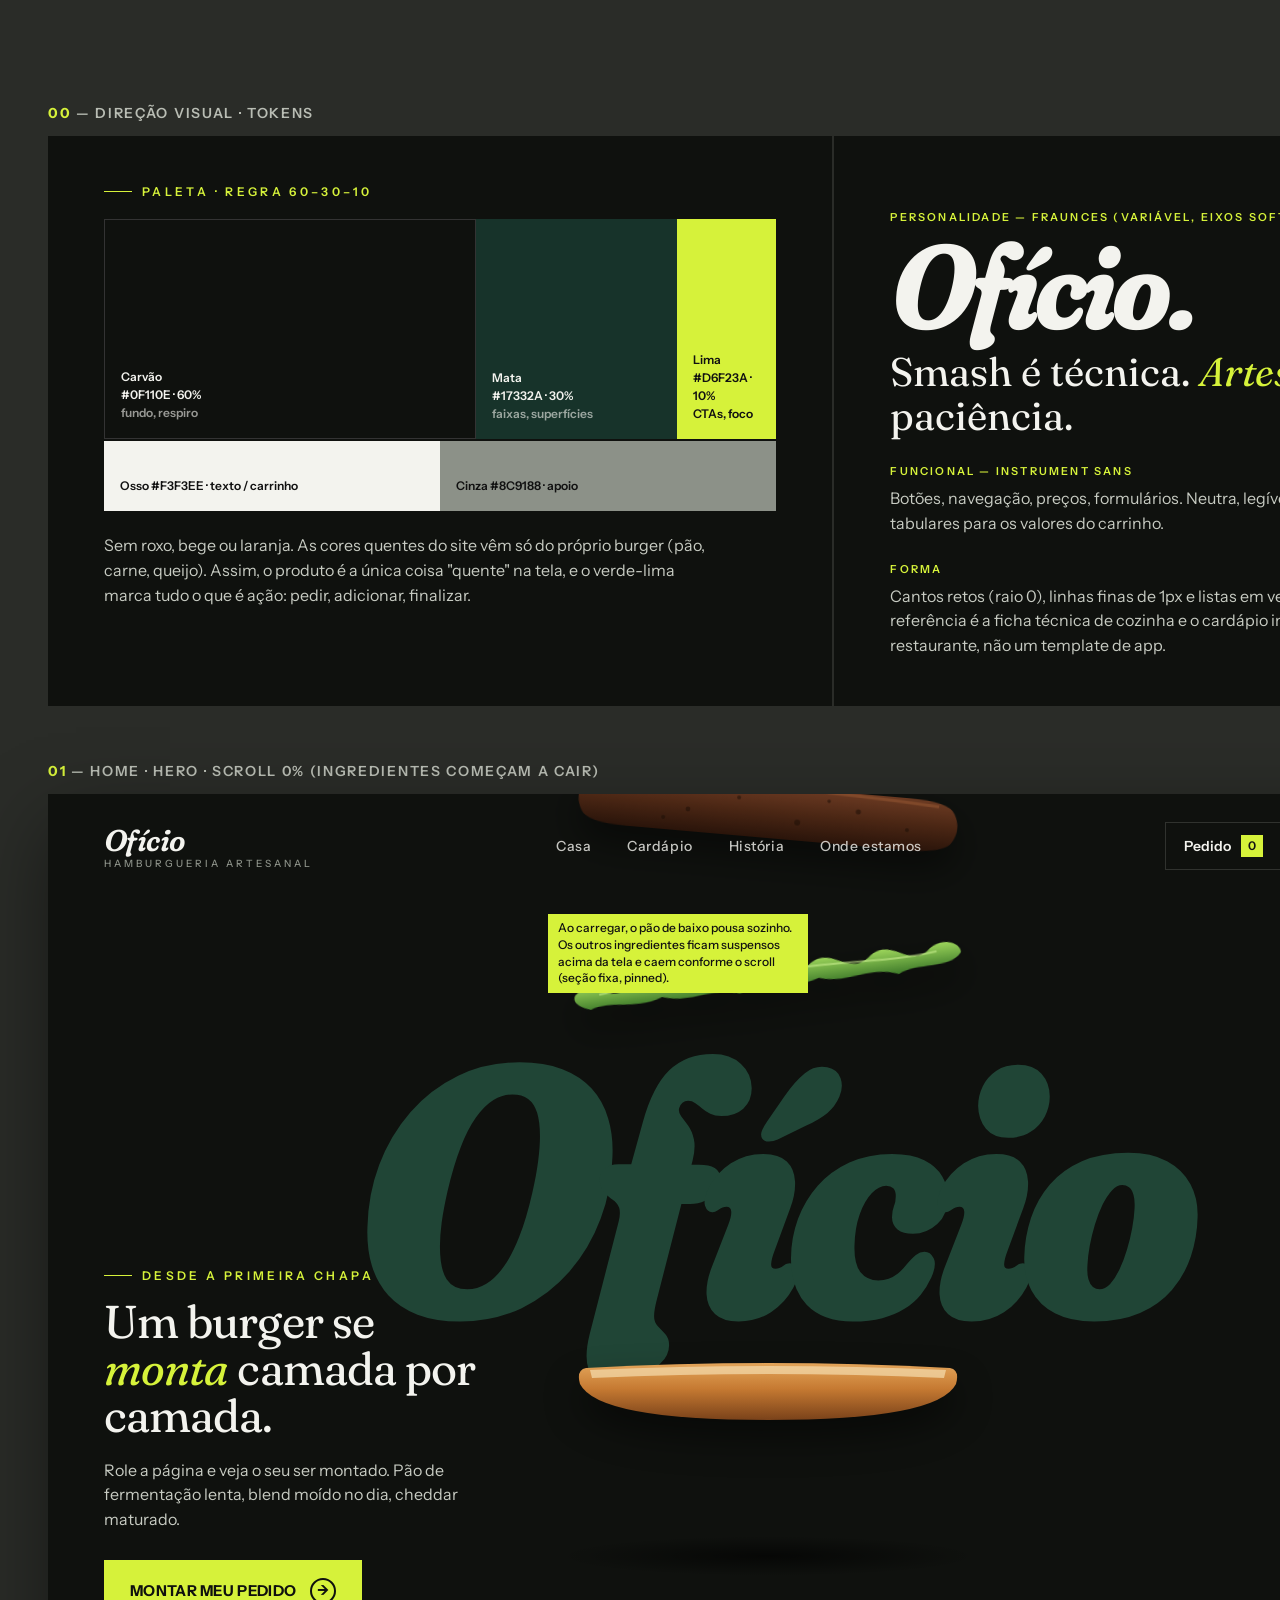
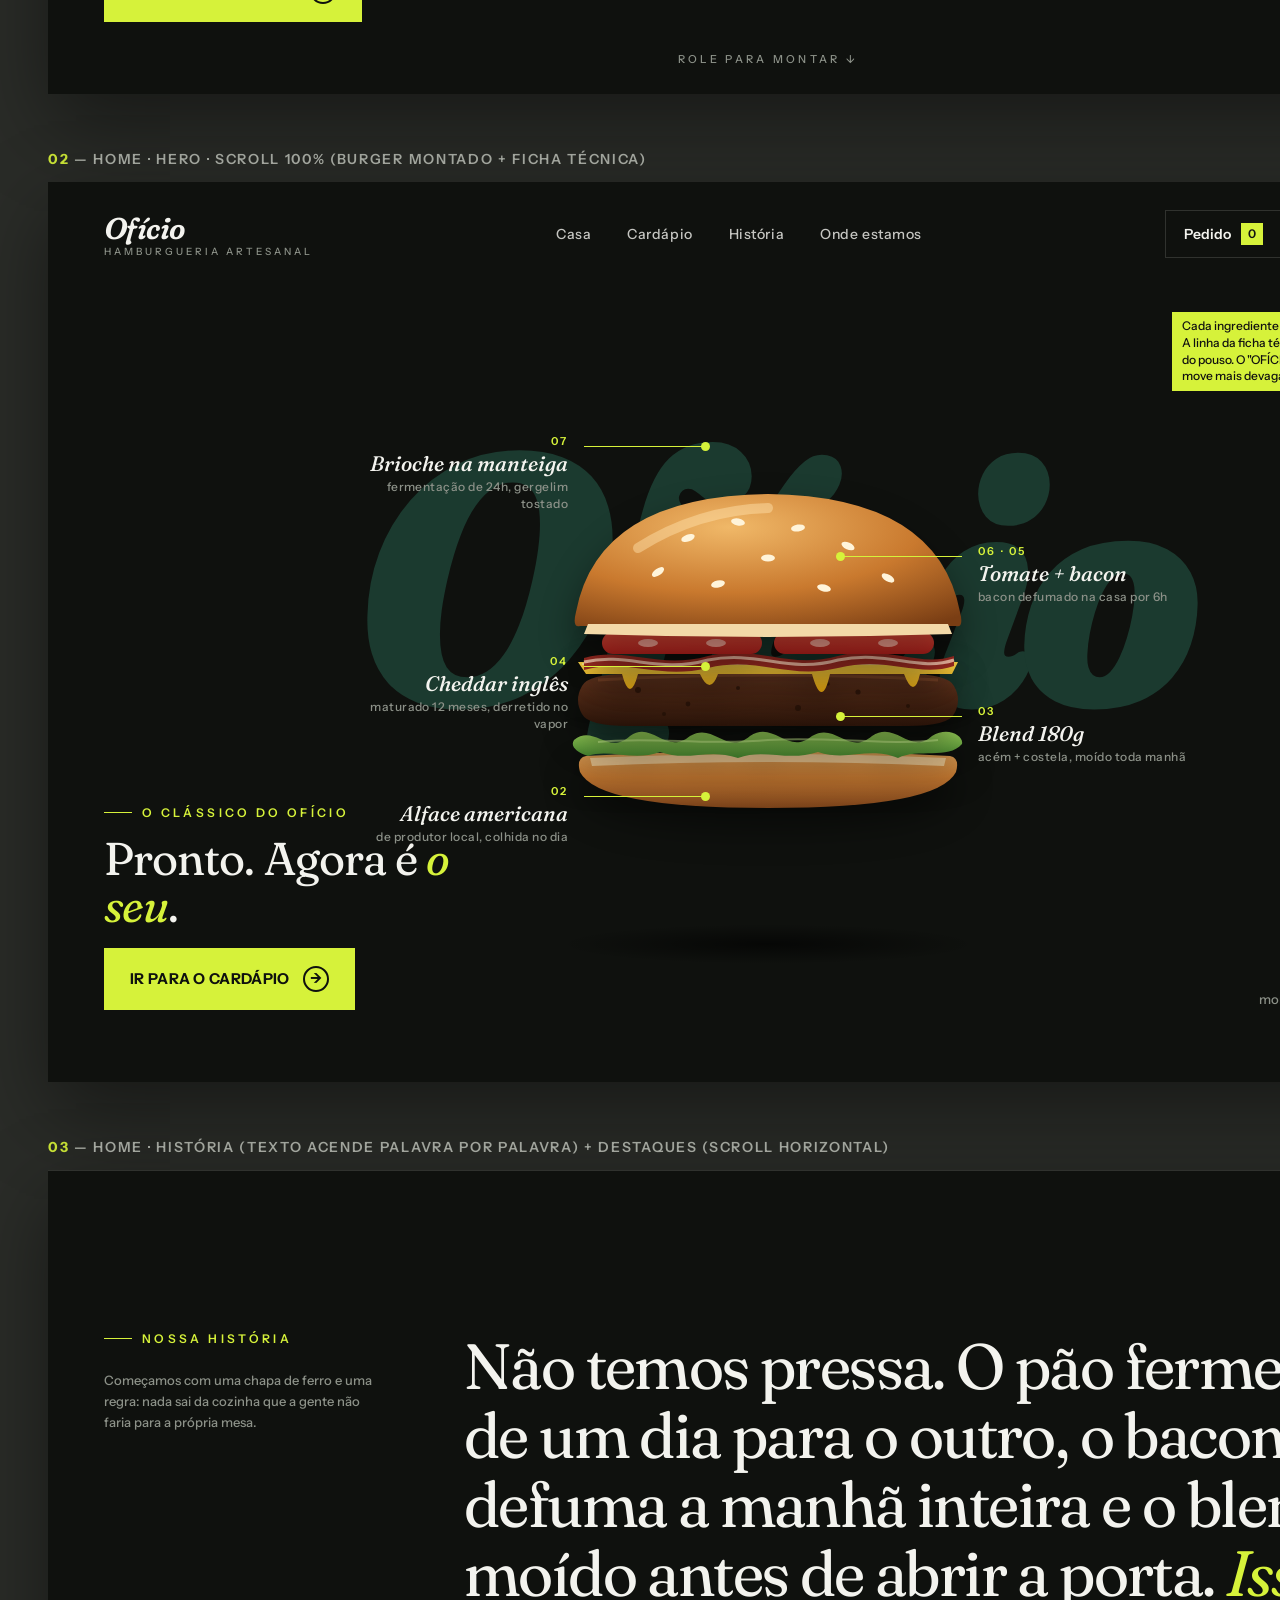
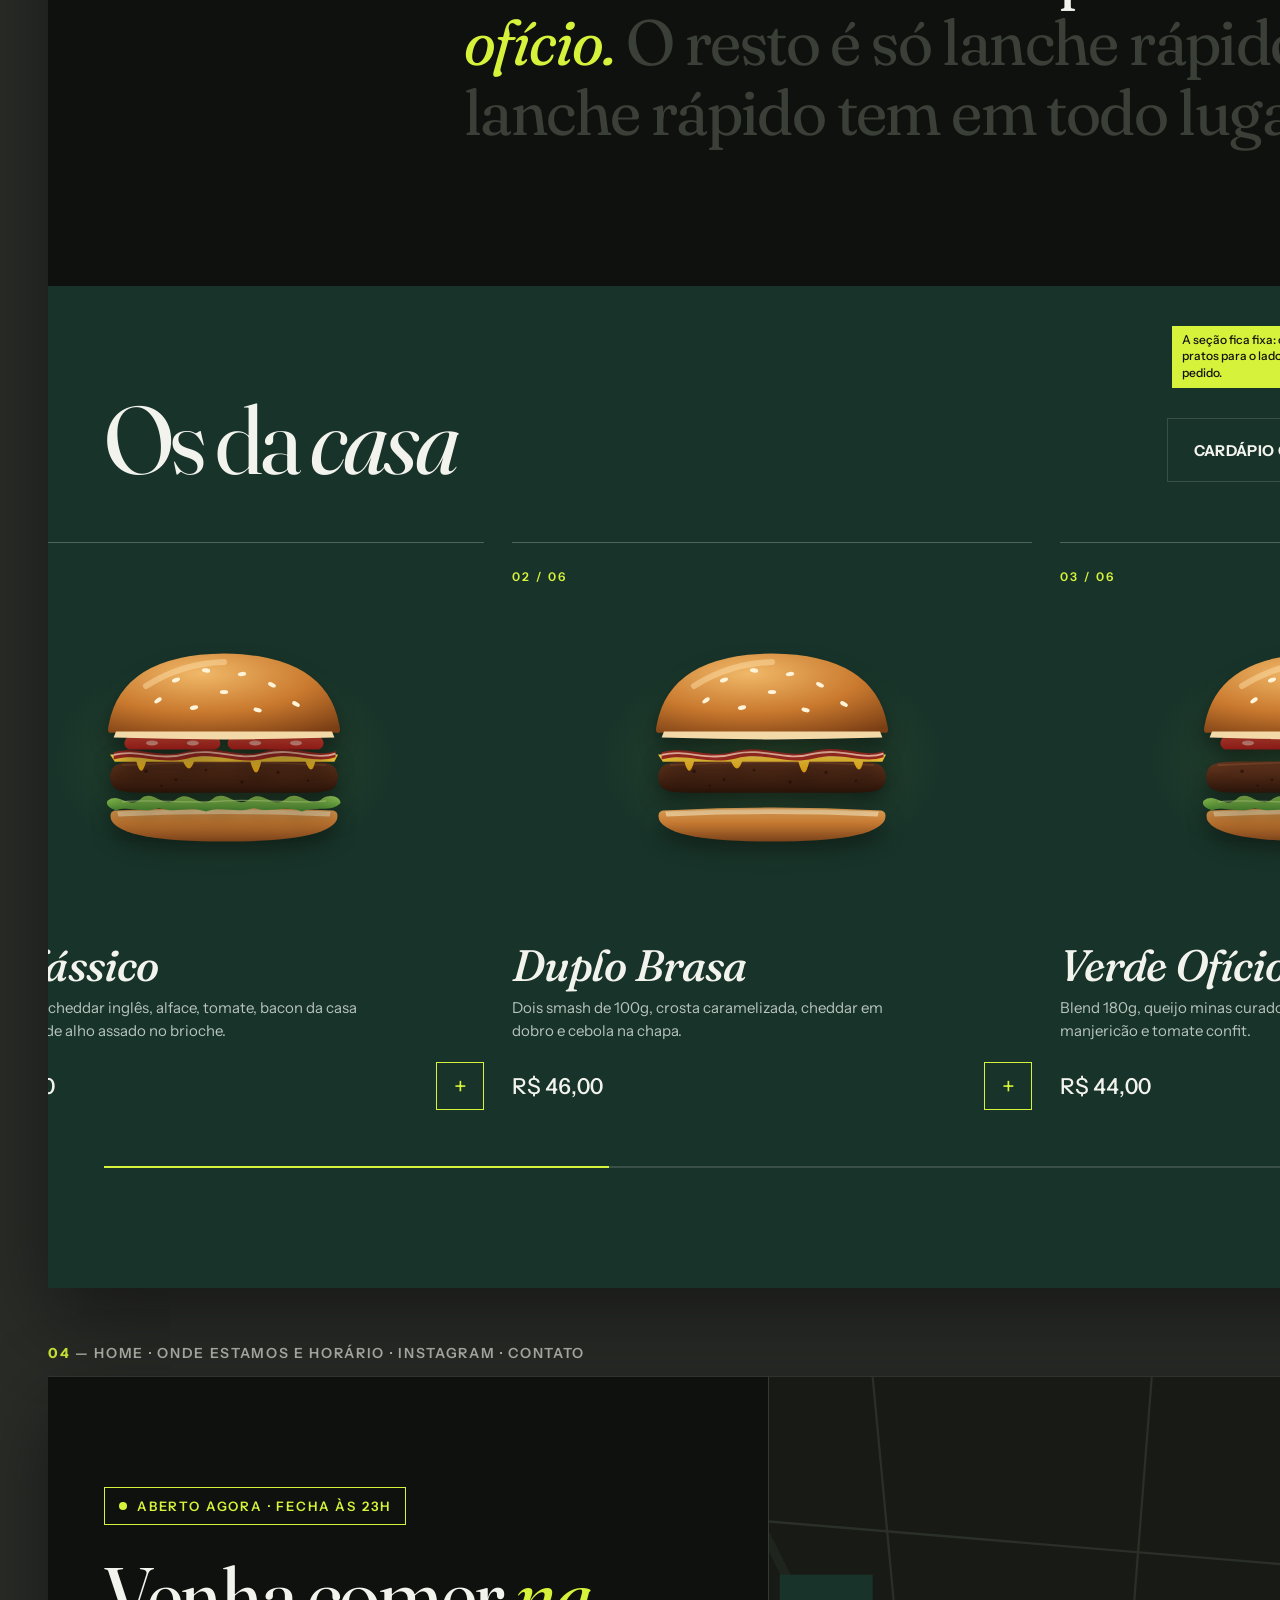
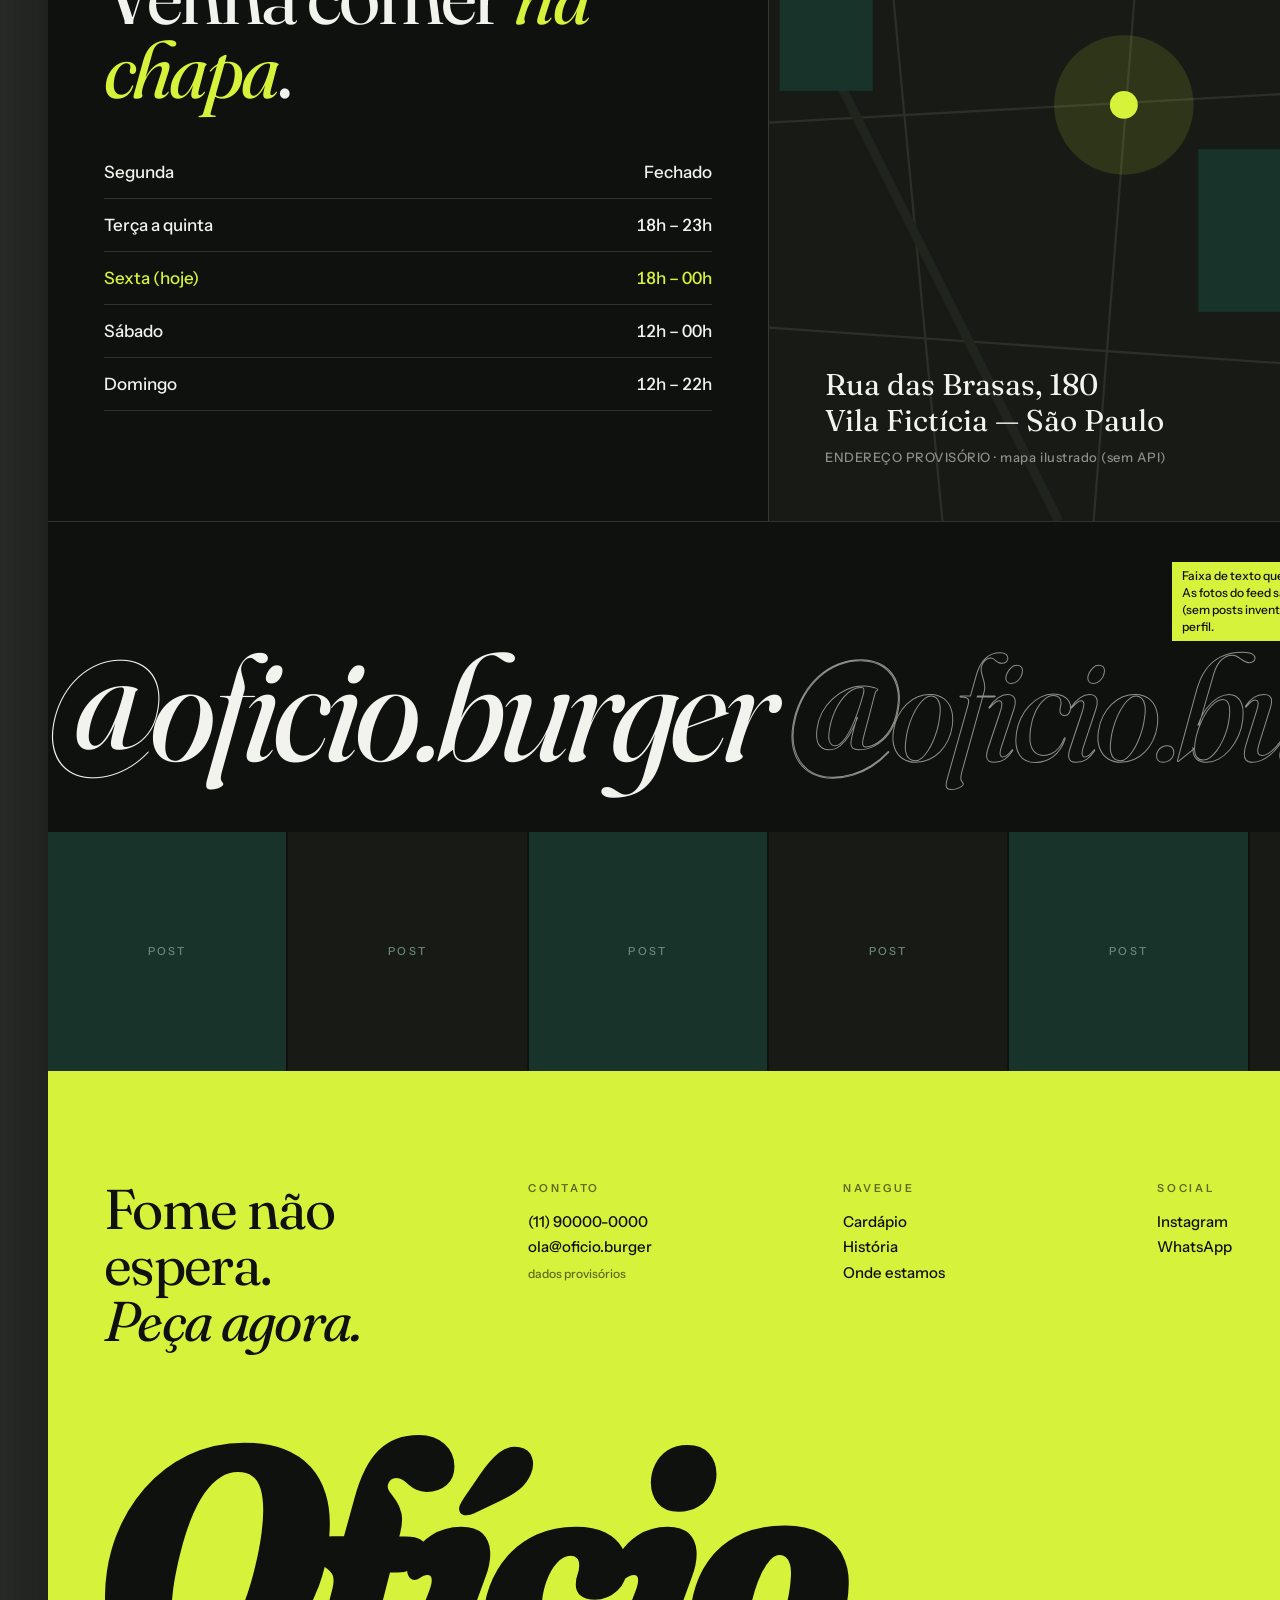
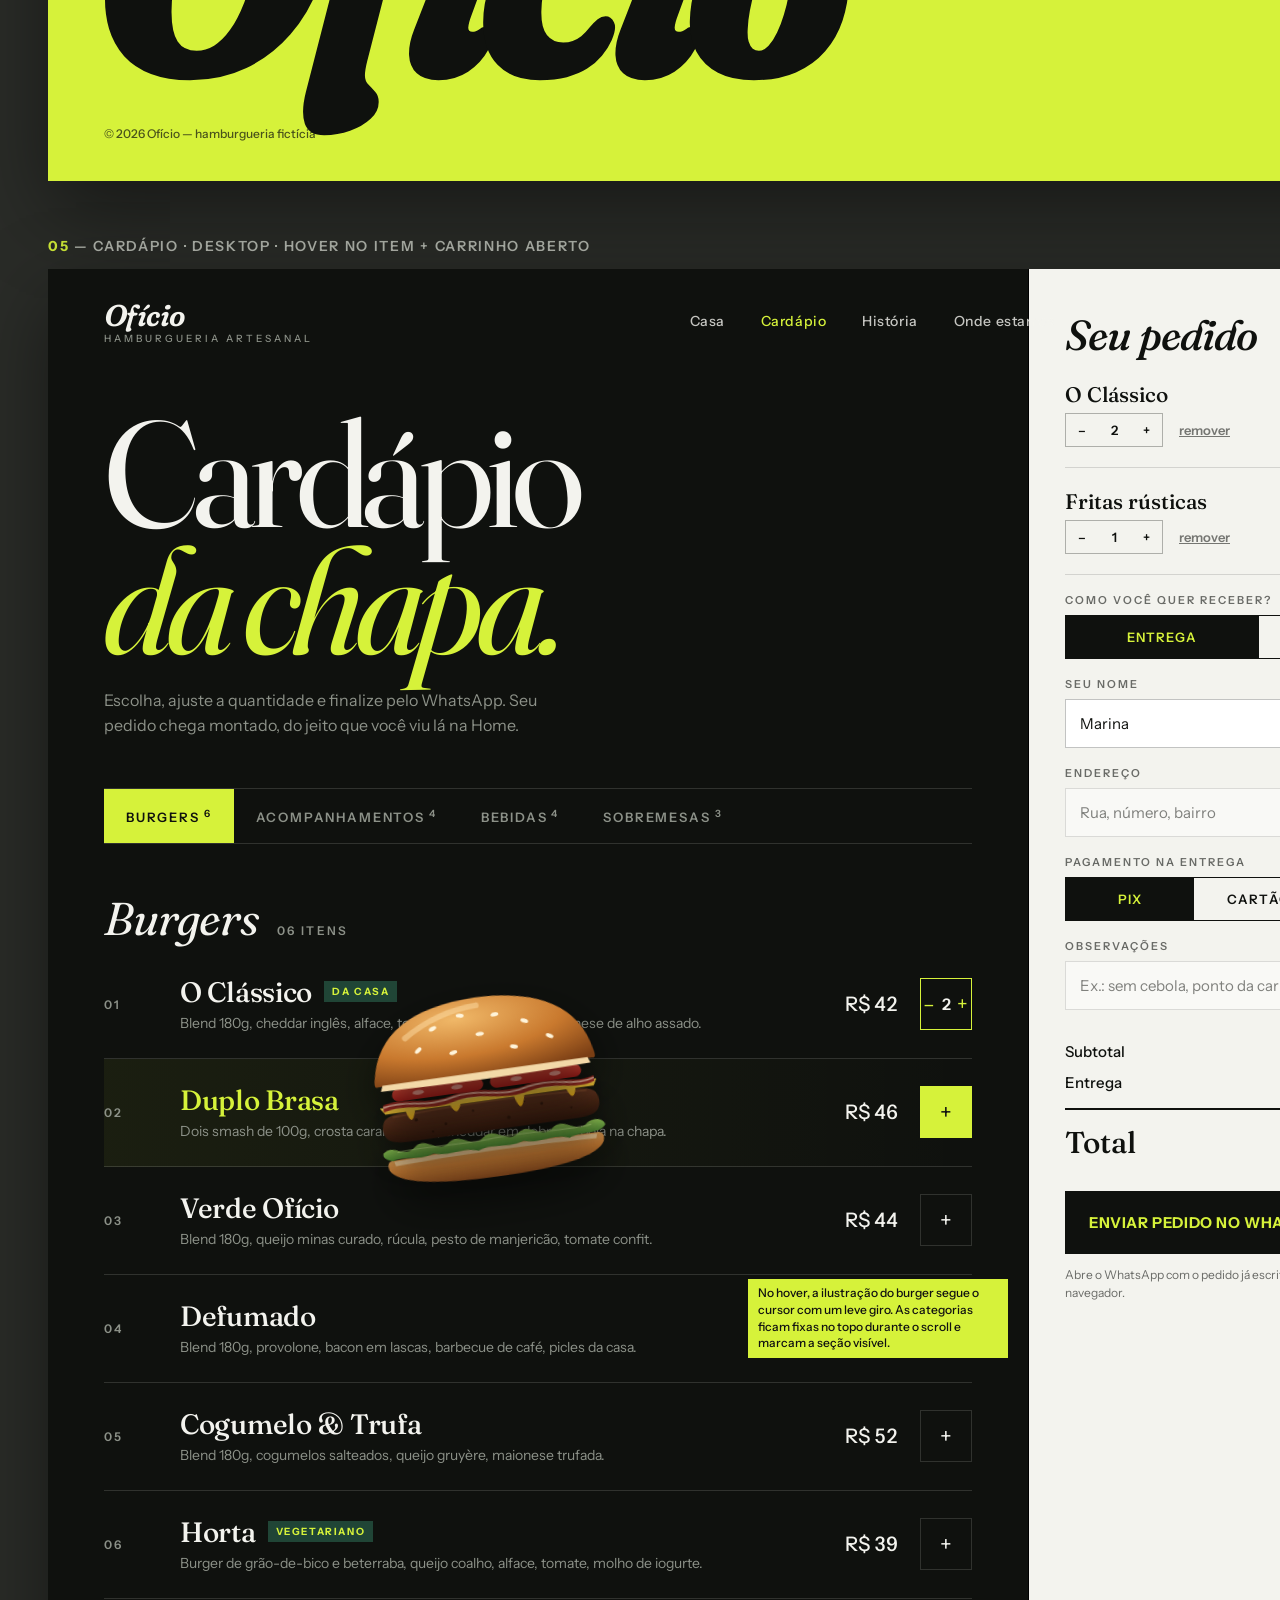
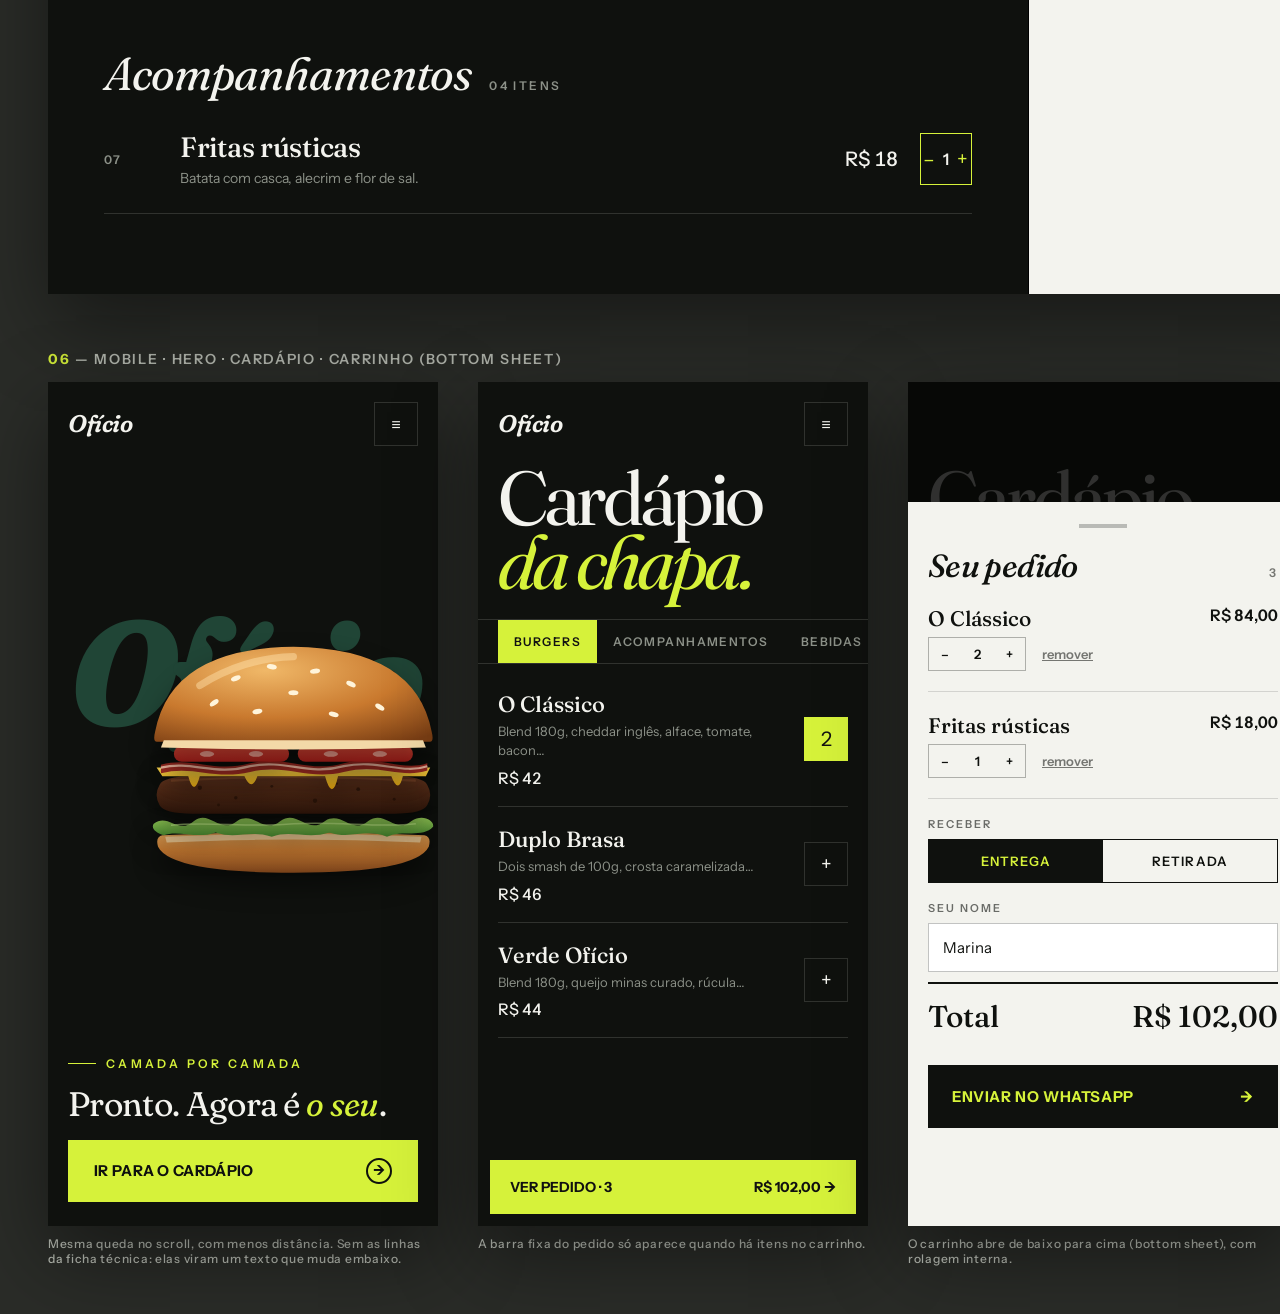
==== design/mockup.html @ c050b657 "Add design board v1 for Ofício burger site (mockup + layered SVG burger) Co-Authored-By: Claude Opus" ====
<!doctype html>
<html lang="pt-BR"><head><meta charset="utf-8">
<title>Ofício — Design Board</title>
<link rel="preconnect" href="https://fonts.googleapis.com">
<link href="https://fonts.googleapis.com/css2?family=Fraunces:ital,opsz,wght,SOFT,WONK@0,9..144,300..900,0..100,0..1;1,9..144,300..900,0..100,0..1&family=Instrument+Sans:wght@400;500;600;700&display=swap" rel="stylesheet">
<style>
:root{--carvao:#0F110E;--carvao2:#171A15;--mata:#17332A;--mata2:#204536;--lima:#D6F23A;--osso:#F3F3EE;--cinza:#8C9188;--linha:rgba(243,243,238,.14);
--disp:'Fraunces',serif;--sans:'Instrument Sans',sans-serif}
*{box-sizing:border-box;margin:0;padding:0}
body{background:#2a2c28;font-family:var(--sans);color:var(--osso);padding:48px}
.board-title{font:600 14px var(--sans);letter-spacing:.12em;text-transform:uppercase;color:#b9bdb4;margin:56px 0 14px}
.board-title b{color:var(--lima)}
.frame{width:1440px;position:relative;overflow:hidden;background:var(--carvao);box-shadow:0 30px 80px rgba(0,0,0,.45)}
.note{position:absolute;font:500 12px/1.4 var(--sans);background:var(--lima);color:#111;padding:6px 10px;max-width:260px;z-index:50}
/* NAV */
.nav{position:absolute;top:0;left:0;right:0;display:flex;align-items:center;justify-content:space-between;padding:28px 56px;z-index:20}
.logo{font:italic 600 30px var(--disp);font-variation-settings:'SOFT' 100,'WONK' 1;letter-spacing:-.02em}
.logo small{font:500 10px var(--sans);letter-spacing:.3em;text-transform:uppercase;display:block;color:var(--cinza);font-style:normal;margin-top:-2px}
.nav ul{display:flex;gap:36px;list-style:none;font:500 14px var(--sans);letter-spacing:.04em}
.nav ul li{opacity:.8}
.btn{display:inline-flex;align-items:center;gap:14px;background:var(--lima);color:#0F110E;font:700 15px var(--sans);letter-spacing:.02em;padding:18px 26px;text-transform:uppercase}
.btn .arr{display:inline-block;width:26px;height:26px;border:2px solid #0F110E;border-radius:50%;text-align:center;line-height:21px;font-size:14px}
.btn.ghost{background:transparent;color:var(--osso);border:1px solid var(--linha)}
.cartpill{display:flex;align-items:center;gap:10px;font:600 14px var(--sans);border:1px solid var(--linha);padding:12px 18px}
.cartpill i{font-style:normal;background:var(--lima);color:#111;width:22px;height:22px;display:grid;place-items:center;font-size:12px}
/* HERO */
.hero{height:900px;position:relative}
.giant{position:absolute;left:0;right:0;text-align:center;font:italic 800 360px/0.8 var(--disp);font-variation-settings:'SOFT' 100,'WONK' 1,'opsz' 144;letter-spacing:-.05em;color:var(--mata2);top:250px;white-space:nowrap}
.stage{position:absolute;left:50%;top:0;width:440px;height:900px;transform:translateX(-50%)}
.stage svg{position:absolute;left:20px;width:400px;height:auto;filter:drop-shadow(0 18px 18px rgba(0,0,0,.45))}
.shadow{position:absolute;left:50%;bottom:118px;width:420px;height:40px;transform:translateX(-50%);background:radial-gradient(closest-side,rgba(0,0,0,.6),transparent);}
.hero-copy{position:absolute;left:56px;bottom:72px;width:380px}
.eyebrow{font:600 12px var(--sans);letter-spacing:.28em;text-transform:uppercase;color:var(--lima);margin-bottom:16px;display:flex;gap:10px;align-items:center}
.eyebrow:before{content:"";width:28px;height:1px;background:var(--lima)}
.hero-copy h1{font:400 46px/1.02 var(--disp);font-variation-settings:'SOFT' 50;letter-spacing:-.02em;margin-bottom:18px}
.hero-copy h1 em{color:var(--lima)}
.hero-copy p{font:400 16px/1.55 var(--sans);color:#c7cbc2;margin-bottom:28px}
.hero-right{position:absolute;right:56px;bottom:72px;text-align:right;font:500 13px/1.6 var(--sans);color:var(--cinza)}
.counter{font:300 64px/1 var(--disp);color:var(--osso)}
.counter span{font-size:22px;color:var(--cinza)}
.progress{position:absolute;right:56px;top:50%;transform:translateY(-50%);display:flex;flex-direction:column;gap:10px;align-items:flex-end;font:500 11px var(--sans);letter-spacing:.14em;text-transform:uppercase;color:var(--cinza)}
.progress div{display:flex;gap:10px;align-items:center}
.progress div:after{content:"";width:18px;height:2px;background:var(--linha)}
.progress div.on{color:var(--osso)}.progress div.on:after{background:var(--lima);width:36px}
.scrollhint{position:absolute;left:50%;bottom:28px;transform:translateX(-50%);font:500 11px var(--sans);letter-spacing:.3em;text-transform:uppercase;color:var(--cinza)}
/* ficha técnica */
.tag{position:absolute;font:500 13px/1.35 var(--sans);color:var(--osso);width:230px}
.tag b{display:block;font:italic 500 21px var(--disp);margin-bottom:2px}
.tag small{color:var(--cinza);font-size:12px;letter-spacing:.04em}
.tag .num{font:600 11px var(--sans);color:var(--lima);letter-spacing:.2em}
.tag:before{content:"";position:absolute;top:14px;height:1px;background:var(--lima);width:120px}
.tag.l{text-align:right}.tag.l:before{right:-136px}
.tag.r:before{left:-136px}
.tag:after{content:"";position:absolute;top:10px;width:9px;height:9px;border-radius:50%;background:var(--lima)}
.tag.l:after{right:-142px}.tag.r:after{left:-142px}
/* manifesto */
.manifesto{padding:160px 56px 140px;display:grid;grid-template-columns:280px 1fr;gap:80px;border-top:1px solid var(--linha)}
.manifesto .side{font:500 13px/1.6 var(--sans);color:var(--cinza)}
.manifesto .side .eyebrow{margin-bottom:24px}
.manifesto p.big{font:400 64px/1.08 var(--disp);font-variation-settings:'SOFT' 40;letter-spacing:-.025em}
.manifesto p.big .dim{color:#3a3f37}
.manifesto p.big em{font-style:italic;color:var(--lima)}
/* destaques horizontal */
.destaques{background:var(--mata);padding:110px 0 120px;position:relative}
.dest-head{display:flex;justify-content:space-between;align-items:end;padding:0 56px 60px}
.dest-head h2{font:400 96px/.9 var(--disp);letter-spacing:-.04em}
.dest-head h2 em{font-style:italic}
.track{display:flex;gap:28px;padding-left:56px;transform:translateX(-140px)}
.dish{flex:0 0 520px;border-top:1px solid rgba(243,243,238,.25);padding-top:22px;position:relative}
.dish .no{font:600 12px var(--sans);letter-spacing:.2em;color:var(--lima)}
.dish .pic{height:330px;display:grid;place-items:center;position:relative;margin:10px 0 18px;background:radial-gradient(closest-side,rgba(214,242,58,.10),transparent 70%)}
.dish h3{font:italic 500 44px/1 var(--disp);letter-spacing:-.02em;margin-bottom:10px}
.dish p{font:400 15px/1.5 var(--sans);color:#b8c4bd;max-width:400px}
.dish .row{display:flex;justify-content:space-between;align-items:center;margin-top:20px}
.price{font:500 22px var(--sans);font-variant-numeric:tabular-nums}
.plus{width:48px;height:48px;border:1px solid var(--lima);color:var(--lima);display:grid;place-items:center;font-size:24px}
.mini{position:relative;width:240px;height:220px}
.mini svg{position:absolute;left:0;width:240px;height:auto;filter:drop-shadow(0 10px 10px rgba(0,0,0,.4))}
.scrollbar{margin:56px 56px 0;height:2px;background:rgba(243,243,238,.15);position:relative}
.scrollbar:after{content:"";position:absolute;left:0;top:0;height:2px;width:38%;background:var(--lima)}
/* local */
.local{display:grid;grid-template-columns:1fr 1fr;border-top:1px solid var(--linha)}
.local>div{padding:110px 56px}
.local h2{font:400 80px/.92 var(--disp);letter-spacing:-.035em;margin-bottom:40px}
.local h2 em{font-style:italic;color:var(--lima)}
.hours{list-style:none;font:500 17px var(--sans)}
.hours li{display:flex;justify-content:space-between;padding:16px 0;border-bottom:1px solid var(--linha)}
.hours li.hoje{color:var(--lima)}
.hours li span:last-child{font-variant-numeric:tabular-nums}
.open{display:inline-flex;align-items:center;gap:10px;font:600 13px var(--sans);letter-spacing:.14em;text-transform:uppercase;border:1px solid var(--lima);color:var(--lima);padding:10px 14px;margin-bottom:34px}
.open:before{content:"";width:8px;height:8px;border-radius:50%;background:var(--lima)}
.map{background:var(--carvao2);position:relative;border-left:1px solid var(--linha);overflow:hidden}
.map svg{position:absolute;inset:0;width:100%;height:100%}
.addr{position:absolute;left:56px;bottom:56px;font:400 30px/1.2 var(--disp)}
.addr small{display:block;font:500 13px var(--sans);color:var(--cinza);margin-top:10px;letter-spacing:.04em}
/* insta */
.insta{position:relative;padding:110px 0 0;border-top:1px solid var(--linha);overflow:hidden}
.marquee{font:italic 400 150px/1 var(--disp);letter-spacing:-.04em;white-space:nowrap;color:var(--osso)}
.marquee span{color:transparent;-webkit-text-stroke:1px var(--cinza)}
.grid6{display:grid;grid-template-columns:repeat(6,1fr);gap:2px;margin-top:50px}
.grid6 div{aspect-ratio:1;background:var(--mata);display:grid;place-items:center;font:500 11px var(--sans);letter-spacing:.2em;color:#6f8a7e;text-transform:uppercase}
.grid6 div:nth-child(even){background:var(--carvao2)}
/* footer */
.footer{padding:110px 56px 40px;background:var(--lima);color:var(--carvao)}
.footer .cols{display:grid;grid-template-columns:1.4fr 1fr 1fr 1fr;gap:40px;font:500 15px/1.7 var(--sans)}
.footer h4{font:600 11px var(--sans);letter-spacing:.24em;text-transform:uppercase;margin-bottom:14px;opacity:.6}
.footer .cta-big{font:400 56px/1 var(--disp);letter-spacing:-.03em}
.footer .cta-big em{font-style:italic}
.footer .word{font:italic 800 330px/.78 var(--disp);font-variation-settings:'SOFT' 100,'WONK' 1;letter-spacing:-.06em;margin-top:80px;margin-left:-14px;margin-bottom:40px}
.footer .legal{position:relative;z-index:2;display:flex;justify-content:space-between;font:500 12px var(--sans);margin-top:30px;opacity:.7}
/* CARDÁPIO */
.cardapio{display:grid;grid-template-columns:1fr 460px;min-height:1500px}
.menu{padding:140px 56px 80px}
.menu-head h1{font:400 150px/.85 var(--disp);letter-spacing:-.05em}
.menu-head h1 em{font-style:italic;color:var(--lima)}
.menu-head p{color:var(--cinza);max-width:440px;margin:24px 0 50px;font-size:16px;line-height:1.55}
.cats{display:flex;gap:0;border-top:1px solid var(--linha);border-bottom:1px solid var(--linha);margin-bottom:24px;position:relative;background:var(--carvao)}
.cats div{padding:18px 22px;font:600 13px var(--sans);letter-spacing:.14em;text-transform:uppercase;color:var(--cinza)}
.cats div.on{color:var(--carvao);background:var(--lima)}
.cats div sup{font-size:10px;margin-left:4px}
.sec-title{display:flex;align-items:baseline;gap:18px;margin:46px 0 4px}
.sec-title h2{font:italic 400 46px var(--disp);letter-spacing:-.02em}
.sec-title span{font:600 12px var(--sans);color:var(--cinza);letter-spacing:.2em}
.item{display:grid;grid-template-columns:54px 1fr auto 52px;gap:22px;align-items:center;padding:24px 0;border-bottom:1px solid var(--linha);position:relative}
.item .n{font:600 12px var(--sans);color:var(--cinza);letter-spacing:.14em}
.item h3{font:500 28px var(--disp);letter-spacing:-.01em;display:flex;gap:12px;align-items:center}
.item h3 .badge{font:700 10px var(--sans);letter-spacing:.16em;text-transform:uppercase;background:var(--mata2);color:var(--lima);padding:4px 8px}
.item p{font:400 14px/1.5 var(--sans);color:var(--cinza);margin-top:4px;max-width:560px}
.item .price{font-size:20px}
.item .add{width:52px;height:52px;border:1px solid var(--linha);display:grid;place-items:center;font-size:22px}
.item.hover{background:linear-gradient(90deg,rgba(214,242,58,.06),transparent)}
.item.hover .add{background:var(--lima);color:#111;border-color:var(--lima)}
.item.hover h3{color:var(--lima)}
.float-burger{position:absolute;right:220px;top:-90px;width:230px;height:200px;transform:rotate(-8deg);z-index:5}
.float-burger svg{position:absolute;left:0;width:230px;height:auto;filter:drop-shadow(0 18px 20px rgba(0,0,0,.6))}
.qty{display:flex;align-items:center;border:1px solid var(--lima);height:52px}
.qty span{width:40px;text-align:center;font:600 16px var(--sans)}
.qty b{width:36px;text-align:center;color:var(--lima);font-size:20px;font-weight:400}
/* drawer */
.drawer{background:var(--osso);color:var(--carvao);padding:40px 36px;position:relative;border-left:1px solid #000}
.drawer h2{font:italic 500 42px var(--disp);letter-spacing:-.02em;display:flex;justify-content:space-between;align-items:baseline}
.drawer h2 small{font:600 12px var(--sans);font-style:normal;letter-spacing:.18em;opacity:.55}
.ci{display:grid;grid-template-columns:1fr auto;gap:6px 16px;padding:20px 0;border-bottom:1px solid rgba(15,17,14,.14)}
.ci h4{font:500 21px var(--disp)}
.ci .p{font:600 16px var(--sans);font-variant-numeric:tabular-nums;text-align:right}
.ci .ctrl{display:flex;gap:16px;align-items:center;font:600 13px var(--sans)}
.ci .ctrl .q{display:flex;border:1px solid rgba(15,17,14,.3)}
.ci .ctrl .q span{width:32px;height:32px;display:grid;place-items:center}
.ci .ctrl .rm{text-decoration:underline;opacity:.55}
.ci .obs{grid-column:1/-1;font:400 13px var(--sans);opacity:.6}
.field{margin-top:18px}
.field label{display:block;font:600 11px var(--sans);letter-spacing:.18em;text-transform:uppercase;opacity:.6;margin-bottom:8px}
.field .in{border:1px solid rgba(15,17,14,.25);padding:14px;font:400 15px var(--sans);background:#fff}
.seg{display:grid;grid-template-columns:1fr 1fr;border:1px solid var(--carvao)}
.seg div{padding:13px;text-align:center;font:600 13px var(--sans);letter-spacing:.08em;text-transform:uppercase}
.seg div.on{background:var(--carvao);color:var(--lima)}
.tot{display:flex;justify-content:space-between;font:500 15px var(--sans);padding:6px 0}
.tot.big{font:500 30px var(--disp);padding-top:14px;border-top:2px solid var(--carvao);margin-top:10px}
.wa{display:flex;justify-content:space-between;align-items:center;background:var(--carvao);color:var(--lima);padding:22px 24px;font:700 15px var(--sans);text-transform:uppercase;letter-spacing:.04em;margin-top:24px}
/* MOBILE */
.mobiles{display:flex;gap:40px;align-items:flex-start}
.phone{width:390px;height:844px;background:var(--carvao);position:relative;overflow:hidden;box-shadow:0 30px 80px rgba(0,0,0,.45);border-radius:0}
.phone .nav{padding:20px}
.phone .logo{font-size:24px}
.burgermenu{width:44px;height:44px;border:1px solid var(--linha);display:grid;place-items:center;gap:0}
.phone .giant{font-size:150px;top:230px}
.phone .stage{width:300px;transform:translateX(-50%) scale(.72);transform-origin:50% 0;top:40px}
.phone .hero-copy{left:20px;right:20px;bottom:24px;width:auto}
.phone .hero-copy h1{font-size:34px}
.phone .btn{width:100%;justify-content:space-between}
.m-menu{padding:84px 20px 20px}
.m-menu h1{font:400 76px/.85 var(--disp);letter-spacing:-.05em}
.m-menu h1 em{font-style:italic;color:var(--lima)}
.m-cats{display:flex;overflow:hidden;margin:24px -20px 8px;padding-left:20px;border-top:1px solid var(--linha);border-bottom:1px solid var(--linha)}
.m-cats div{padding:14px 16px;font:600 12px var(--sans);letter-spacing:.12em;text-transform:uppercase;color:var(--cinza);white-space:nowrap}
.m-cats div.on{background:var(--lima);color:#111}
.m-item{display:grid;grid-template-columns:1fr 44px;gap:12px;padding:18px 0;border-bottom:1px solid var(--linha)}
.m-item h3{font:500 22px var(--disp)}
.m-item p{font:400 13px/1.45 var(--sans);color:var(--cinza);margin:4px 0 8px}
.m-item .price{font-size:16px}
.m-item .add{width:44px;height:44px;border:1px solid var(--linha);display:grid;place-items:center;font-size:20px;align-self:center}
.m-bar{position:absolute;left:12px;right:12px;bottom:12px;background:var(--lima);color:#111;display:flex;justify-content:space-between;align-items:center;padding:18px 20px;font:700 14px var(--sans);text-transform:uppercase}
.sheet{position:absolute;left:0;right:0;bottom:0;top:120px;background:var(--osso);color:var(--carvao);padding:22px 20px}
.sheet .grab{width:48px;height:4px;background:rgba(15,17,14,.25);margin:0 auto 18px}
.dim-overlay{position:absolute;inset:0;background:rgba(0,0,0,.55)}
.caption{max-width:390px;font:500 12px var(--sans);color:#b9bdb4;margin-top:10px;letter-spacing:.06em}
/* tokens */
.tokens{display:grid;grid-template-columns:1.2fr 1fr;gap:2px;width:1440px}
.tokens>div{background:var(--carvao);padding:48px 56px}
.sw{display:flex;gap:0;height:220px;margin-top:20px}
.sw div{display:flex;flex-direction:column;justify-content:flex-end;padding:16px;font:600 12px/1.5 var(--sans)}
.typespec .a{font:italic 700 120px/.9 var(--disp);font-variation-settings:'SOFT' 100,'WONK' 1;letter-spacing:-.04em}
.typespec .b{font:400 40px/1.1 var(--disp);margin:10px 0 18px}
.typespec .c{font:400 16px/1.55 var(--sans);color:#c7cbc2}
.typespec .lbl{font:600 11px var(--sans);letter-spacing:.2em;text-transform:uppercase;color:var(--lima);margin:26px 0 8px}
</style></head><body>
<!-- Biblioteca de camadas do burger (SVG). Cada <g> é uma camada independente, pensada para cair e empilhar. viewBox de cada camada: 0 0 400 H -->
<template id="layers">
<!-- PÃO DE BAIXO -->
<svg data-layer="pao-base" viewBox="0 0 400 70"><defs><linearGradient id="pb" x1="0" y1="0" x2="0" y2="1"><stop offset="0" stop-color="#E3A55A"/><stop offset=".45" stop-color="#C67A32"/><stop offset="1" stop-color="#7A421A"/></linearGradient></defs>
<path d="M18 14 Q200 4 382 14 Q392 16 388 30 Q370 66 200 66 Q30 66 12 30 Q8 16 18 14Z" fill="url(#pb)"/>
<path d="M22 16 Q200 8 378 16 L376 24 Q200 16 24 24Z" fill="#F3D9A8" opacity=".75"/></svg>
<!-- ALFACE -->
<svg data-layer="alface" viewBox="0 0 400 40"><defs><linearGradient id="al" x1="0" y1="0" x2="0" y2="1"><stop offset="0" stop-color="#9BD45A"/><stop offset="1" stop-color="#3E7A2A"/></linearGradient></defs>
<path d="M6 18 C26 2 40 34 62 14 C84 -2 98 34 122 14 C146 0 158 34 182 14 C206 -2 220 34 244 14 C268 0 280 34 304 14 C328 -2 342 34 364 14 C380 4 396 14 394 22 C380 38 350 26 330 36 C300 24 280 40 250 30 C220 40 196 26 170 36 C140 26 120 40 92 30 C66 40 40 26 20 34 C8 30 2 24 6 18Z" fill="url(#al)"/>
<path d="M30 20 C80 14 140 24 200 18 C260 14 320 24 370 18" stroke="#C8EE8E" stroke-width="2" fill="none" opacity=".6"/></svg>
<!-- BLEND -->
<svg data-layer="blend" viewBox="0 0 400 64"><defs><linearGradient id="bl" x1="0" y1="0" x2="0" y2="1"><stop offset="0" stop-color="#6B3A22"/><stop offset=".5" stop-color="#4A2614"/><stop offset="1" stop-color="#2A140A"/></linearGradient></defs>
<path d="M14 18 Q20 6 60 6 L340 6 Q380 6 386 18 Q394 32 386 46 Q380 58 340 58 L60 58 Q20 58 14 46 Q6 32 14 18Z" fill="url(#bl)"/>
<g fill="#1C0D05" opacity=".55"><circle cx="70" cy="22" r="3"/><circle cx="120" cy="36" r="2.4"/><circle cx="170" cy="20" r="2"/><circle cx="230" cy="40" r="3"/><circle cx="290" cy="24" r="2.6"/><circle cx="340" cy="38" r="2"/><circle cx="96" cy="46" r="2"/><circle cx="260" cy="16" r="1.8"/></g>
<path d="M30 12 Q200 2 370 12" stroke="#9A5A34" stroke-width="3" fill="none" opacity=".5"/></svg>
<!-- CHEDDAR -->
<svg data-layer="cheddar" viewBox="0 0 400 56"><defs><linearGradient id="ch" x1="0" y1="0" x2="0" y2="1"><stop offset="0" stop-color="#FFD84A"/><stop offset="1" stop-color="#E8A70E"/></linearGradient></defs>
<path d="M10 6 L390 6 L384 18 L352 18 Q346 44 336 18 L262 18 Q254 54 244 18 L150 18 Q142 40 132 18 L70 18 Q62 48 54 18 L18 18Z" fill="url(#ch)"/>
<path d="M14 8 L386 8" stroke="#FFF1A6" stroke-width="2" opacity=".8"/></svg>
<!-- BACON -->
<svg data-layer="bacon" viewBox="0 0 400 34"><path d="M16 14 C60 2 90 26 140 12 C190 0 220 26 270 12 C320 0 350 24 386 12 L386 22 C350 34 320 12 270 24 C220 36 190 12 140 24 C90 36 60 14 16 26Z" fill="#9C2B22"/>
<path d="M16 18 C60 8 90 30 140 16 C190 6 220 30 270 16 C320 6 350 28 386 16" stroke="#F2B9A2" stroke-width="3" fill="none"/></svg>
<!-- TOMATE -->
<svg data-layer="tomate" viewBox="0 0 400 30"><defs><linearGradient id="tm" x1="0" y1="0" x2="0" y2="1"><stop offset="0" stop-color="#F0503C"/><stop offset="1" stop-color="#A81E1A"/></linearGradient></defs>
<rect x="34" y="4" width="160" height="22" rx="11" fill="url(#tm)"/><rect x="206" y="4" width="160" height="22" rx="11" fill="url(#tm)"/>
<g fill="#FFC9B8" opacity=".7"><ellipse cx="80" cy="15" rx="10" ry="4"/><ellipse cx="148" cy="15" rx="10" ry="4"/><ellipse cx="252" cy="15" rx="10" ry="4"/><ellipse cx="320" cy="15" rx="10" ry="4"/></g></svg>
<!-- PÃO DE CIMA -->
<svg data-layer="pao-topo" viewBox="0 0 400 150"><defs><radialGradient id="pt" cx=".4" cy=".25" r=".9"><stop offset="0" stop-color="#F0B868"/><stop offset=".55" stop-color="#C9792E"/><stop offset="1" stop-color="#7A3E14"/></radialGradient></defs>
<path d="M12 138 Q4 140 8 124 Q30 8 200 6 Q370 8 392 124 Q396 140 388 138Z" fill="url(#pt)"/>
<path d="M20 136 L380 136 L384 146 Q200 152 16 146Z" fill="#F3D9A8"/>
<g fill="#FFF4DA"><ellipse cx="120" cy="50" rx="7" ry="3.5" transform="rotate(-20 120 50)"/><ellipse cx="170" cy="34" rx="7" ry="3.5" transform="rotate(10 170 34)"/><ellipse cx="230" cy="40" rx="7" ry="3.5" transform="rotate(-8 230 40)"/><ellipse cx="280" cy="58" rx="7" ry="3.5" transform="rotate(25 280 58)"/><ellipse cx="90" cy="84" rx="7" ry="3.5" transform="rotate(-35 90 84)"/><ellipse cx="200" cy="70" rx="7" ry="3.5"/><ellipse cx="320" cy="90" rx="7" ry="3.5" transform="rotate(30 320 90)"/><ellipse cx="150" cy="96" rx="7" ry="3.5" transform="rotate(-12 150 96)"/><ellipse cx="256" cy="100" rx="7" ry="3.5" transform="rotate(14 256 100)"/></g>
<path d="M70 60 Q130 22 200 20" stroke="#FFE2AE" stroke-width="10" stroke-linecap="round" fill="none" opacity=".45"/></svg>
</template>


<div class="board-title"><b>00</b> — Direção visual · tokens</div>
<div class="tokens">
 <div>
  <div class="eyebrow">Paleta · regra 60–30–10</div>
  <div class="sw">
   <div style="flex:6;background:#0F110E;border:1px solid #333">Carvão<br>#0F110E · 60%<br><span style="opacity:.6">fundo, respiro</span></div>
   <div style="flex:3;background:#17332A">Mata<br>#17332A · 30%<br><span style="opacity:.6">faixas, superfícies</span></div>
   <div style="flex:1.2;background:#D6F23A;color:#111">Lima<br>#D6F23A · 10%<br>CTAs, foco</div>
  </div>
  <div class="sw" style="height:70px;margin-top:2px">
   <div style="flex:1;background:#F3F3EE;color:#111">Osso #F3F3EE · texto / carrinho</div>
   <div style="flex:1;background:#8C9188;color:#111">Cinza #8C9188 · apoio</div>
  </div>
  <p class="typespec"><span class="c" style="display:block;margin-top:22px;max-width:620px">Sem roxo, bege ou laranja. As cores quentes do site vêm só do próprio burger (pão, carne, queijo). Assim, o produto é a única coisa "quente" na tela, e o verde-lima marca tudo o que é ação: pedir, adicionar, finalizar.</span></p>
 </div>
 <div class="typespec">
  <div class="lbl">Personalidade — Fraunces (variável, eixos SOFT + WONK)</div>
  <div class="a">Ofício.</div>
  <div class="b">Smash é técnica. <em style="color:var(--lima)">Artesanal</em> é paciência.</div>
  <div class="lbl">Funcional — Instrument Sans</div>
  <div class="c">Botões, navegação, preços, formulários. Neutra, legível, números tabulares para os valores do carrinho.</div>
  <div class="lbl">Forma</div>
  <div class="c">Cantos retos (raio 0), linhas finas de 1px e listas em vez de cards. A referência é a ficha técnica de cozinha e o cardápio impresso de restaurante, não um template de app.</div>
 </div>
</div>

<!-- F1 HERO estado inicial -->
<div class="board-title"><b>01</b> — Home · Hero · scroll 0% (ingredientes começam a cair)</div>
<div class="frame hero" id="f1">
 <div class="nav"><div class="logo">Ofício<small>Hamburgueria artesanal</small></div>
  <ul><li>Casa</li><li>Cardápio</li><li>História</li><li>Onde estamos</li></ul>
  <div style="display:flex;gap:12px"><div class="cartpill">Pedido <i>0</i></div><div class="btn" style="padding:13px 18px;font-size:13px">Ver cardápio</div></div></div>
 <div class="giant">Ofício</div>
 <div class="stage" data-burger="hero-start"></div>
 <div class="shadow"></div>
 <div class="hero-copy"><div class="eyebrow">Desde a primeira chapa</div>
  <h1>Um burger se <em>monta</em> camada por camada.</h1>
  <p>Role a página e veja o seu ser montado. Pão de fermentação lenta, blend moído no dia, cheddar maturado.</p>
  <div class="btn">Montar meu pedido <span class="arr">→</span></div></div>
 <div class="progress"><div class="on">01 Pão</div><div>02 Folhas</div><div>03 Blend</div><div>04 Cheddar</div><div>05 Bacon</div><div>06 Tomate</div><div>07 Coroa</div></div>
 <div class="scrollhint">Role para montar ↓</div>
 <div class="note" style="left:500px;top:120px">Ao carregar, o pão de baixo pousa sozinho. Os outros ingredientes ficam suspensos acima da tela e caem conforme o scroll (seção fixa, pinned).</div>
</div>

<!-- F2 HERO montado -->
<div class="board-title"><b>02</b> — Home · Hero · scroll 100% (burger montado + ficha técnica)</div>
<div class="frame hero" id="f2">
 <div class="nav"><div class="logo">Ofício<small>Hamburgueria artesanal</small></div>
  <ul><li>Casa</li><li>Cardápio</li><li>História</li><li>Onde estamos</li></ul>
  <div style="display:flex;gap:12px"><div class="cartpill">Pedido <i>0</i></div><div class="btn" style="padding:13px 18px;font-size:13px">Ver cardápio</div></div></div>
 <div class="giant" style="color:#1b3a2f">Ofício</div>
 <div class="stage" data-burger="hero-full"></div>
 <div class="shadow"></div>
 <div class="tag l" style="left:290px;top:250px"><span class="num">07</span><b>Brioche na manteiga</b><small>fermentação de 24h, gergelim tostado</small></div>
 <div class="tag l" style="left:290px;top:470px"><span class="num">04</span><b>Cheddar inglês</b><small>maturado 12 meses, derretido no vapor</small></div>
 <div class="tag l" style="left:290px;top:600px"><span class="num">02</span><b>Alface americana</b><small>de produtor local, colhida no dia</small></div>
 <div class="tag r" style="left:930px;top:360px"><span class="num">06 · 05</span><b>Tomate + bacon</b><small>bacon defumado na casa por 6h</small></div>
 <div class="tag r" style="left:930px;top:520px"><span class="num">03</span><b>Blend 180g</b><small>acém + costela, moído toda manhã</small></div>
 <div class="hero-right"><div class="counter">7<span>/7 camadas</span></div>montado em 4 min na chapa</div>
 <div class="hero-copy"><div class="eyebrow">O Clássico do Ofício</div>
  <h1>Pronto. Agora é <em>o seu</em>.</h1>
  <div class="btn">Ir para o cardápio <span class="arr">→</span></div></div>
 <div class="progress"><div class="on">01 Pão</div><div class="on">02 Folhas</div><div class="on">03 Blend</div><div class="on">04 Cheddar</div><div class="on">05 Bacon</div><div class="on">06 Tomate</div><div class="on">07 Coroa</div></div>
 <div class="note" style="right:56px;top:130px">Cada ingrediente cai com um leve quique. A linha da ficha técnica se desenha na hora do pouso. O "OFÍCIO" gigante ao fundo se move mais devagar (parallax) e escurece.</div>
</div>

<!-- F3 manifesto + destaques -->
<div class="board-title"><b>03</b> — Home · História (texto acende palavra por palavra) + Destaques (scroll horizontal)</div>
<div class="frame">
 <section class="manifesto">
  <div class="side"><div class="eyebrow">Nossa história</div>Começamos com uma chapa de ferro e uma regra: nada sai da cozinha que a gente não faria para a própria mesa.</div>
  <p class="big">Não temos pressa. O pão fermenta de um dia para o outro, o bacon defuma a manhã inteira e o blend é moído antes de abrir a porta. <em>Isso é ofício.</em> <span class="dim">O resto é só lanche rápido — e lanche rápido tem em todo lugar.</span></p>
 </section>
 <section class="destaques">
  <div class="dest-head"><h2>Os da <em>casa</em></h2><div class="btn ghost">Cardápio completo <span class="arr" style="border-color:var(--osso)">→</span></div></div>
  <div class="track">
   <div class="dish"><span class="no">01 / 06</span><div class="pic"><div class="mini" data-burger="mini-a"></div></div><h3>O Clássico</h3><p>Blend 180g, cheddar inglês, alface, tomate, bacon da casa e maionese de alho assado no brioche.</p><div class="row"><span class="price">R$ 42,00</span><span class="plus">+</span></div></div>
   <div class="dish"><span class="no">02 / 06</span><div class="pic"><div class="mini" data-burger="mini-b"></div></div><h3>Duplo Brasa</h3><p>Dois smash de 100g, crosta caramelizada, cheddar em dobro e cebola na chapa.</p><div class="row"><span class="price">R$ 46,00</span><span class="plus">+</span></div></div>
   <div class="dish"><span class="no">03 / 06</span><div class="pic"><div class="mini" data-burger="mini-c"></div></div><h3>Verde Ofício</h3><p>Blend 180g, queijo minas curado, rúcula, pesto de manjericão e tomate confit.</p><div class="row"><span class="price">R$ 44,00</span><span class="plus">+</span></div></div>
  </div>
  <div class="scrollbar"></div>
  <div class="note" style="right:56px;top:40px">A seção fica fixa: o scroll vertical move os pratos para o lado. O "+" já adiciona ao pedido.</div>
 </section>
</div>

<!-- F4 local + insta + footer -->
<div class="board-title"><b>04</b> — Home · Onde estamos e horário · Instagram · Contato</div>
<div class="frame">
 <section class="local">
  <div><div class="open">Aberto agora · fecha às 23h</div><h2>Venha comer <em>na chapa</em>.</h2>
   <ul class="hours"><li><span>Segunda</span><span>Fechado</span></li><li><span>Terça a quinta</span><span>18h – 23h</span></li><li class="hoje"><span>Sexta (hoje)</span><span>18h – 00h</span></li><li><span>Sábado</span><span>12h – 00h</span></li><li><span>Domingo</span><span>12h – 22h</span></li></ul></div>
  <div class="map"><svg viewBox="0 0 720 640" preserveAspectRatio="xMidYMid slice"><g stroke="#2a2f27" stroke-width="2" fill="none"><path d="M0 120 L720 180"/><path d="M0 300 L720 260"/><path d="M0 470 L720 520"/><path d="M140 0 L200 640"/><path d="M380 0 L330 640"/><path d="M560 0 L610 640"/><path d="M0 40 L300 640" stroke-width="8" stroke="#1f241d"/></g><g fill="#17332A"><rect x="420" y="320" width="110" height="140"/><rect x="60" y="170" width="80" height="100"/></g><circle cx="356" cy="282" r="60" fill="rgba(214,242,58,.12)"/><circle cx="356" cy="282" r="12" fill="#D6F23A"/></svg>
   <div class="addr">Rua das Brasas, 180<br>Vila Fictícia — São Paulo<small>ENDEREÇO PROVISÓRIO · mapa ilustrado (sem API)</small></div></div>
 </section>
 <section class="insta">
  <div class="marquee">@oficio.burger <span>@oficio.burger</span> @oficio.burger</div>
  <div class="grid6"><div>post</div><div>post</div><div>post</div><div>post</div><div>post</div><div>post</div></div>
  <div class="note" style="right:56px;top:40px">Faixa de texto que corre conforme o scroll. As fotos do feed são espaços provisórios (sem posts inventados), com link para o perfil.</div>
 </section>
 <section class="footer">
  <div class="cols"><div class="cta-big">Fome não espera.<br><em>Peça agora.</em></div>
   <div><h4>Contato</h4>(11) 90000-0000<br>ola@oficio.burger<br><span style="opacity:.6;font-size:12px">dados provisórios</span></div>
   <div><h4>Navegue</h4>Cardápio<br>História<br>Onde estamos</div>
   <div><h4>Social</h4>Instagram<br>WhatsApp</div></div>
  <div class="word">Ofício</div>
  <div class="legal"><span>© 2026 Ofício — hamburgueria fictícia</span><span>Feito na chapa</span></div>
 </section>
</div>

<!-- F5 cardápio -->
<div class="board-title"><b>05</b> — Cardápio · desktop · hover no item + carrinho aberto</div>
<div class="frame">
 <div class="nav"><div class="logo">Ofício<small>Hamburgueria artesanal</small></div>
  <ul><li>Casa</li><li style="opacity:1;color:var(--lima)">Cardápio</li><li>História</li><li>Onde estamos</li></ul>
  <div></div></div>
 <div class="cardapio">
  <div class="menu">
   <div class="menu-head"><h1>Cardápio<br><em>da chapa.</em></h1><p>Escolha, ajuste a quantidade e finalize pelo WhatsApp. Seu pedido chega montado, do jeito que você viu lá na Home.</p></div>
   <div class="cats"><div class="on">Burgers<sup>6</sup></div><div>Acompanhamentos<sup>4</sup></div><div>Bebidas<sup>4</sup></div><div>Sobremesas<sup>3</sup></div></div>
   <div class="sec-title"><h2>Burgers</h2><span>06 ITENS</span></div>
   <div class="item"><span class="n">01</span><div><h3>O Clássico <span class="badge">da casa</span></h3><p>Blend 180g, cheddar inglês, alface, tomate, bacon da casa, maionese de alho assado.</p></div><span class="price">R$ 42</span><div class="qty"><b>–</b><span>2</span><b>+</b></div></div>
   <div class="item hover"><span class="n">02</span><div style="position:relative"><h3>Duplo Brasa</h3><p>Dois smash de 100g, crosta caramelizada, cheddar em dobro, cebola na chapa.</p><div class="float-burger" data-burger="float"></div></div><span class="price">R$ 46</span><span class="add">+</span></div>
   <div class="item"><span class="n">03</span><div><h3>Verde Ofício</h3><p>Blend 180g, queijo minas curado, rúcula, pesto de manjericão, tomate confit.</p></div><span class="price">R$ 44</span><span class="add">+</span></div>
   <div class="item"><span class="n">04</span><div><h3>Defumado</h3><p>Blend 180g, provolone, bacon em lascas, barbecue de café, picles da casa.</p></div><span class="price">R$ 48</span><span class="add">+</span></div>
   <div class="item"><span class="n">05</span><div><h3>Cogumelo &amp; Trufa</h3><p>Blend 180g, cogumelos salteados, queijo gruyère, maionese trufada.</p></div><span class="price">R$ 52</span><span class="add">+</span></div>
   <div class="item"><span class="n">06</span><div><h3>Horta <span class="badge">vegetariano</span></h3><p>Burger de grão-de-bico e beterraba, queijo coalho, alface, tomate, molho de iogurte.</p></div><span class="price">R$ 39</span><span class="add">+</span></div>
   <div class="sec-title"><h2>Acompanhamentos</h2><span>04 ITENS</span></div>
   <div class="item"><span class="n">07</span><div><h3>Fritas rústicas</h3><p>Batata com casca, alecrim e flor de sal.</p></div><span class="price">R$ 18</span><div class="qty"><b>–</b><span>1</span><b>+</b></div></div>
   <div class="note" style="left:700px;top:1010px">No hover, a ilustração do burger segue o cursor com um leve giro. As categorias ficam fixas no topo durante o scroll e marcam a seção visível.</div>
  </div>
  <aside class="drawer">
   <h2>Seu pedido <small>3 ITENS</small></h2>
   <div class="ci"><h4>O Clássico</h4><span class="p">R$ 84,00</span><div class="ctrl"><div class="q"><span>–</span><span>2</span><span>+</span></div><span class="rm">remover</span></div></div>
   <div class="ci"><h4>Fritas rústicas</h4><span class="p">R$ 18,00</span><div class="ctrl"><div class="q"><span>–</span><span>1</span><span>+</span></div><span class="rm">remover</span></div></div>
   <div class="field"><label>Como você quer receber?</label><div class="seg"><div class="on">Entrega</div><div>Retirada</div></div></div>
   <div class="field"><label>Seu nome</label><div class="in">Marina</div></div>
   <div class="field"><label>Endereço</label><div class="in" style="opacity:.5">Rua, número, bairro</div></div>
   <div class="field"><label>Pagamento na entrega</label><div class="seg" style="grid-template-columns:1fr 1fr 1fr"><div class="on">Pix</div><div>Cartão</div><div>Dinheiro</div></div></div>
   <div class="field"><label>Observações</label><div class="in" style="opacity:.5">Ex.: sem cebola, ponto da carne…</div></div>
   <div style="margin-top:26px"><div class="tot"><span>Subtotal</span><span>R$ 102,00</span></div><div class="tot"><span>Entrega</span><span>a combinar</span></div><div class="tot big"><span>Total</span><span>R$ 102,00</span></div></div>
   <div class="wa">Enviar pedido no WhatsApp <span>→</span></div>
   <p style="font:400 12px/1.5 var(--sans);opacity:.6;margin-top:12px">Abre o WhatsApp com o pedido já escrito. O carrinho fica salvo neste navegador.</p>
  </aside>
 </div>
</div>

<!-- F6 mobile -->
<div class="board-title"><b>06</b> — Mobile · Hero · Cardápio · Carrinho (bottom sheet)</div>
<div class="mobiles">
 <div><div class="phone hero" style="height:844px">
  <div class="nav"><div class="logo">Ofício</div><div class="burgermenu">≡</div></div>
  <div class="giant">Ofício</div>
  <div class="stage" data-burger="hero-full"></div>
  <div class="hero-copy"><div class="eyebrow">Camada por camada</div><h1>Pronto. Agora é <em>o seu</em>.</h1><div class="btn">Ir para o cardápio <span class="arr">→</span></div></div>
 </div><div class="caption">Mesma queda no scroll, com menos distância. Sem as linhas da ficha técnica: elas viram um texto que muda embaixo.</div></div>
 <div><div class="phone">
  <div class="nav"><div class="logo">Ofício</div><div class="burgermenu">≡</div></div>
  <div class="m-menu"><h1>Cardápio<br><em>da chapa.</em></h1>
   <div class="m-cats"><div class="on">Burgers</div><div>Acompanhamentos</div><div>Bebidas</div><div>Sobremesas</div></div>
   <div class="m-item"><div><h3>O Clássico</h3><p>Blend 180g, cheddar inglês, alface, tomate, bacon…</p><span class="price">R$ 42</span></div><span class="add" style="background:var(--lima);color:#111;border-color:var(--lima)">2</span></div>
   <div class="m-item"><div><h3>Duplo Brasa</h3><p>Dois smash de 100g, crosta caramelizada…</p><span class="price">R$ 46</span></div><span class="add">+</span></div>
   <div class="m-item"><div><h3>Verde Ofício</h3><p>Blend 180g, queijo minas curado, rúcula…</p><span class="price">R$ 44</span></div><span class="add">+</span></div>
  </div>
  <div class="m-bar"><span>Ver pedido · 3</span><span>R$ 102,00 →</span></div>
 </div><div class="caption">A barra fixa do pedido só aparece quando há itens no carrinho.</div></div>
 <div><div class="phone">
  <div class="m-menu" style="opacity:.4"><h1>Cardápio<br><em>da chapa.</em></h1></div>
  <div class="dim-overlay"></div>
  <div class="sheet"><div class="grab"></div>
   <div class="drawer" style="padding:0;border:0;background:none">
   <h2 style="font-size:32px">Seu pedido <small>3</small></h2>
   <div class="ci"><h4>O Clássico</h4><span class="p">R$ 84,00</span><div class="ctrl"><div class="q"><span>–</span><span>2</span><span>+</span></div><span class="rm">remover</span></div></div>
   <div class="ci"><h4>Fritas rústicas</h4><span class="p">R$ 18,00</span><div class="ctrl"><div class="q"><span>–</span><span>1</span><span>+</span></div><span class="rm">remover</span></div></div>
   <div class="field"><label>Receber</label><div class="seg"><div class="on">Entrega</div><div>Retirada</div></div></div>
   <div class="field"><label>Seu nome</label><div class="in">Marina</div></div>
   <div class="tot big"><span>Total</span><span>R$ 102,00</span></div>
   <div class="wa">Enviar no WhatsApp <span>→</span></div></div>
  </div>
 </div><div class="caption">O carrinho abre de baixo para cima (bottom sheet), com rolagem interna.</div></div>
</div>

<script>
const T=document.getElementById('layers').content;
const L=n=>T.querySelector(`[data-layer="${n}"]`).cloneNode(true);
// [layer, y] — y em px do topo da área, usando largura 400
const FULL=[['pao-base',560],['alface',540],['blend',486],['cheddar',474],['bacon',462],['tomate',446],['pao-topo',306]];
function hero(el,mode){
  FULL.forEach(([n,y],i)=>{const s=L(n);
    let yy=y, rot=0, op=1;
    if(mode==='start'){ if(i===0){} else if(i<=2){yy=y-260-i*120;rot=(i%2?-7:5);} else {yy=-200-i*60;rot=(i%2?9:-6);op=.0}}
    s.style.top=yy+'px'; s.style.transform=`rotate(${rot}deg)`; s.style.opacity=op; el.appendChild(s);});
}
function mini(el,w,scale,skip){const k=w/400; FULL.forEach(([n,y])=>{if(skip&&skip.includes(n))return;const s=L(n);s.style.top=((y-306)*k*scale+0)+'px';s.style.width=w+'px';el.appendChild(s);});}
document.querySelectorAll('[data-burger]').forEach(el=>{const m=el.dataset.burger;
 if(m==='hero-full')hero(el,'full'); else if(m==='hero-start')hero(el,'start');
 else if(m==='mini-a')mini(el,240,1); else if(m==='mini-b')mini(el,240,1,['alface','tomate']); else if(m==='mini-c')mini(el,240,1,['bacon','cheddar']);
 else if(m==='float')mini(el,230,1);});
</script>
</body></html>
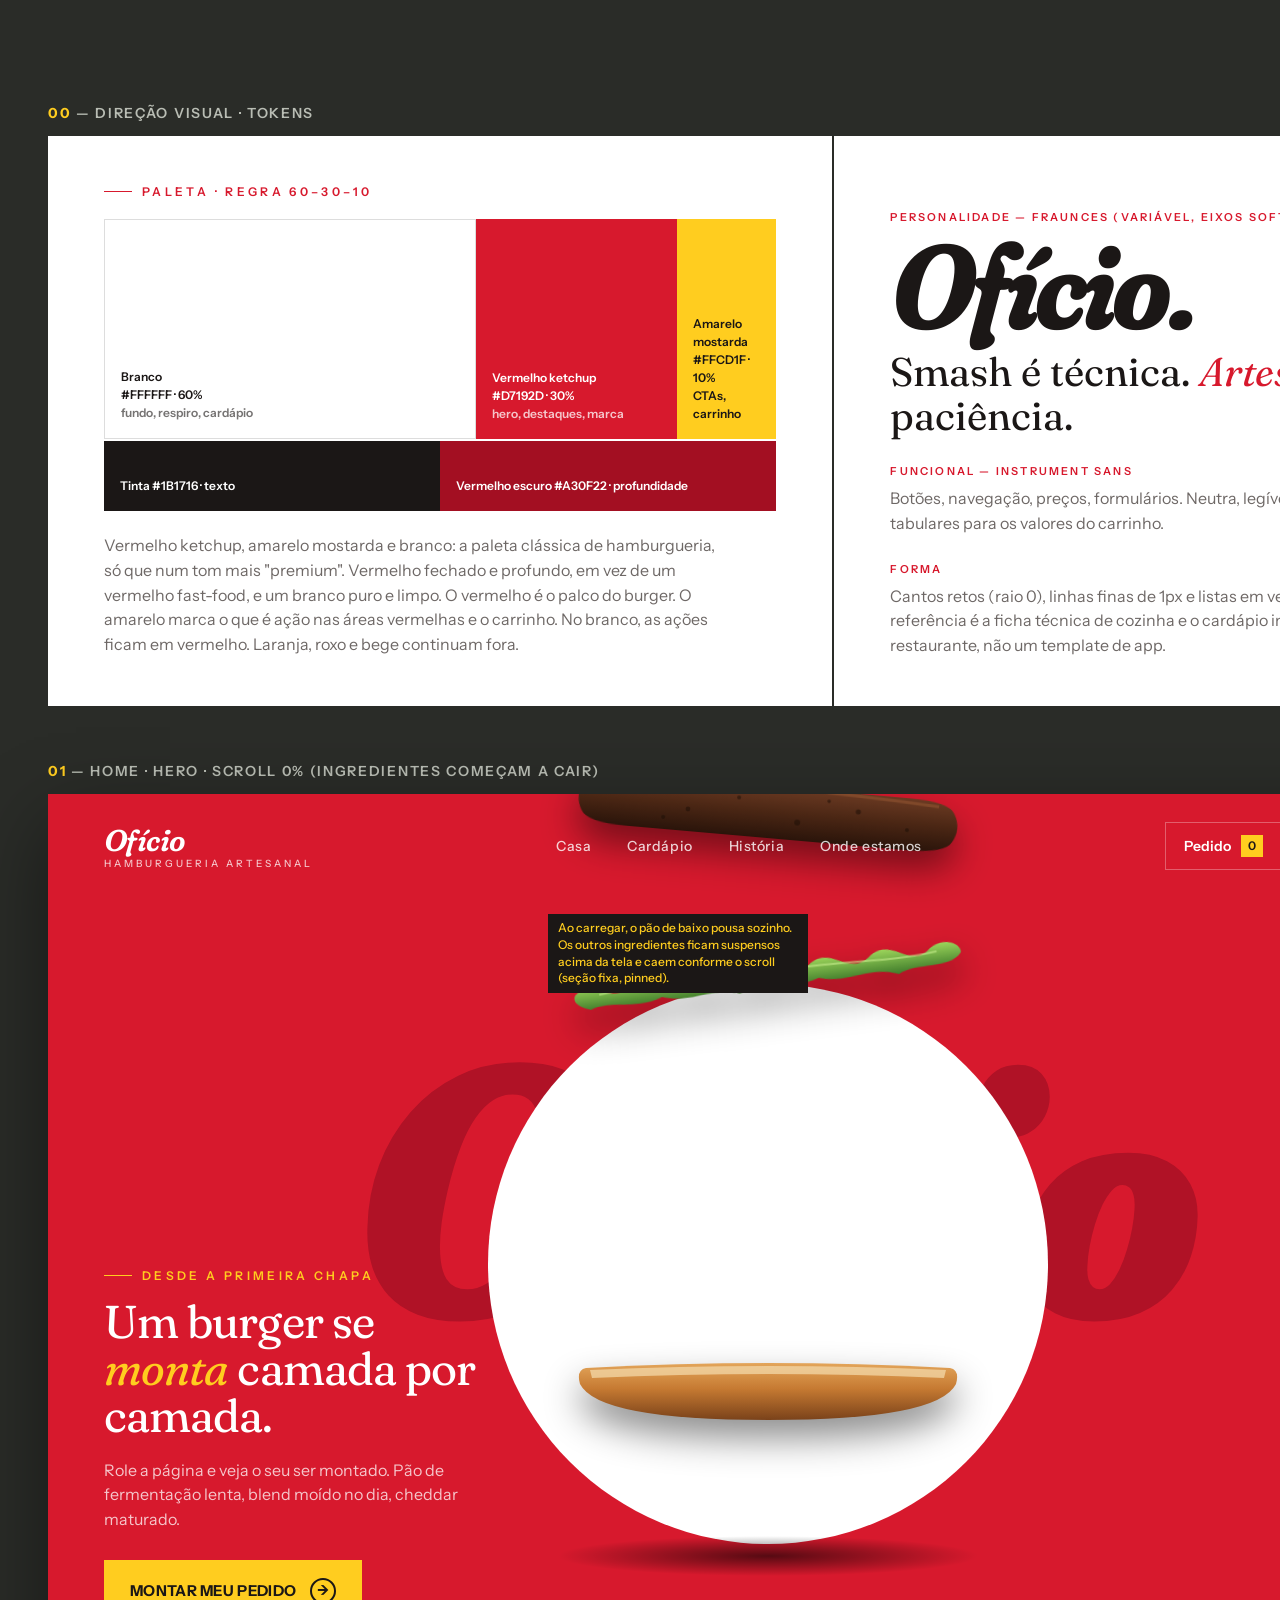
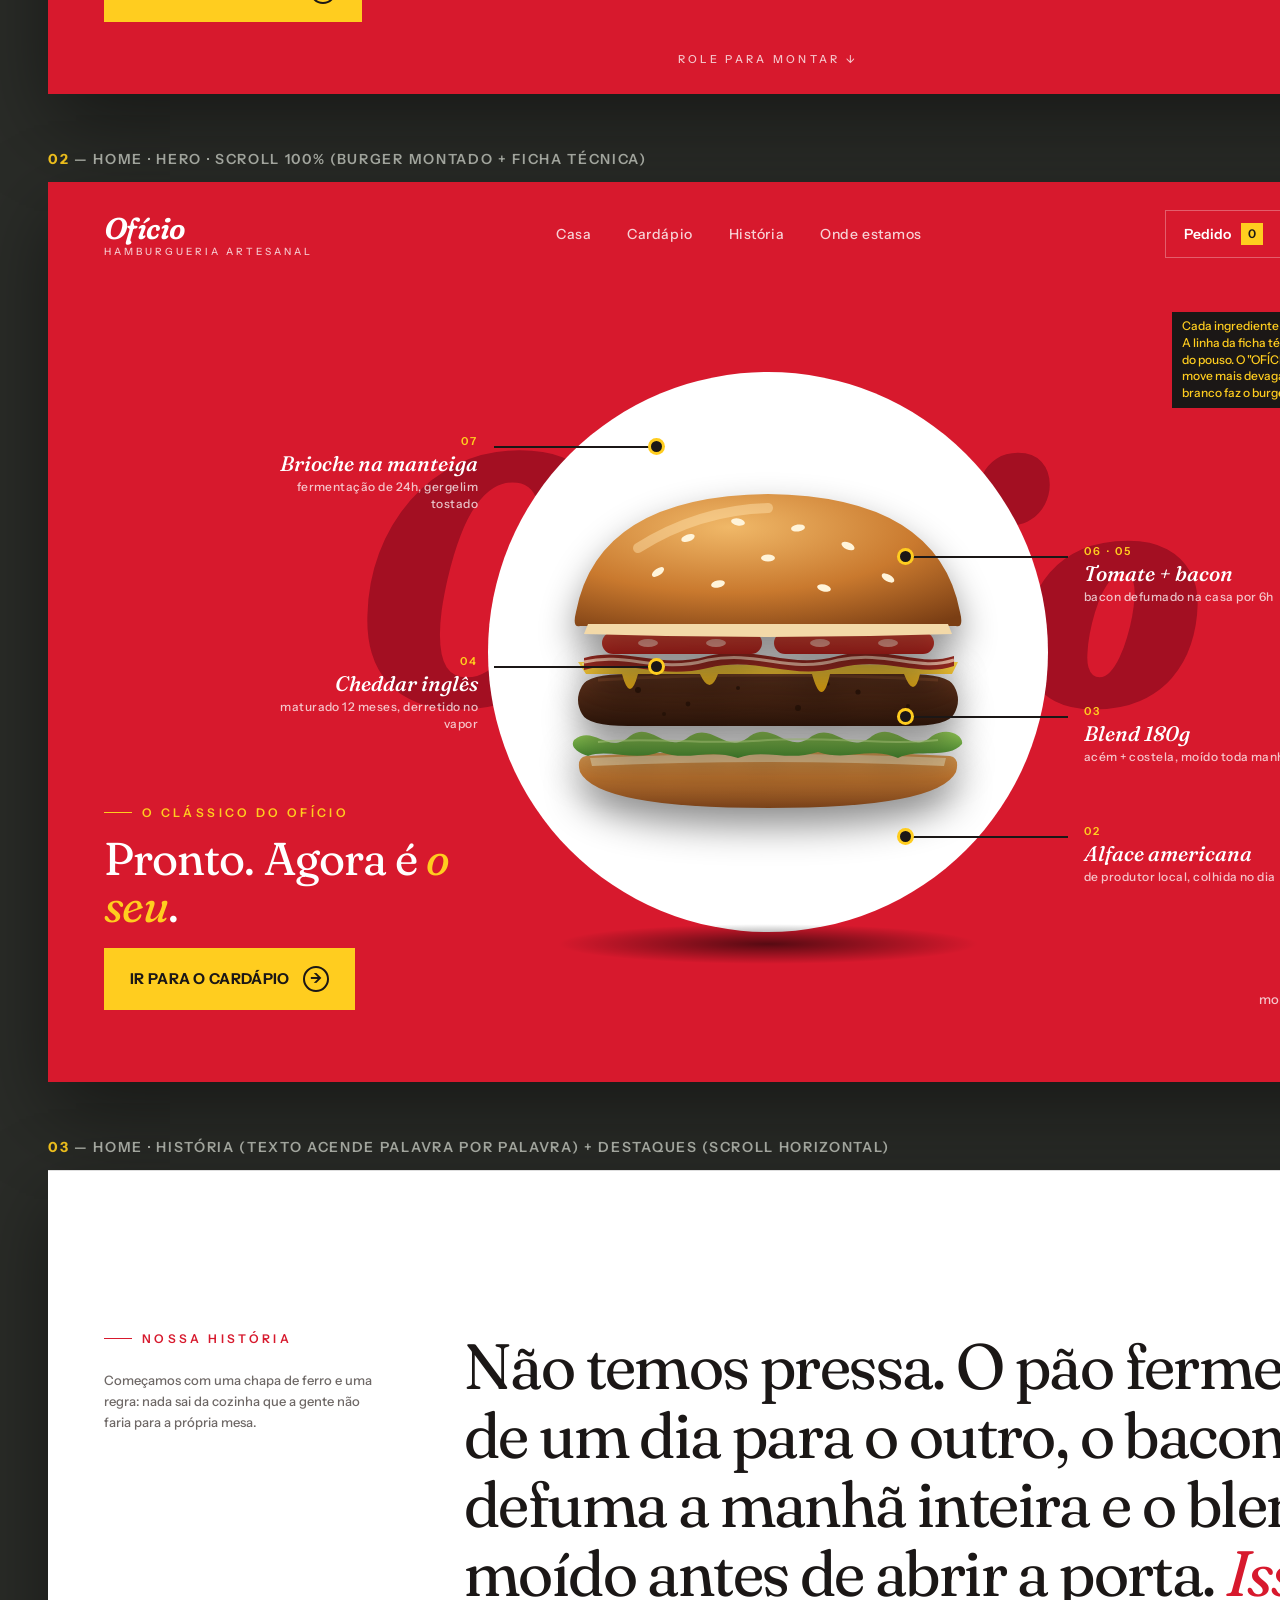
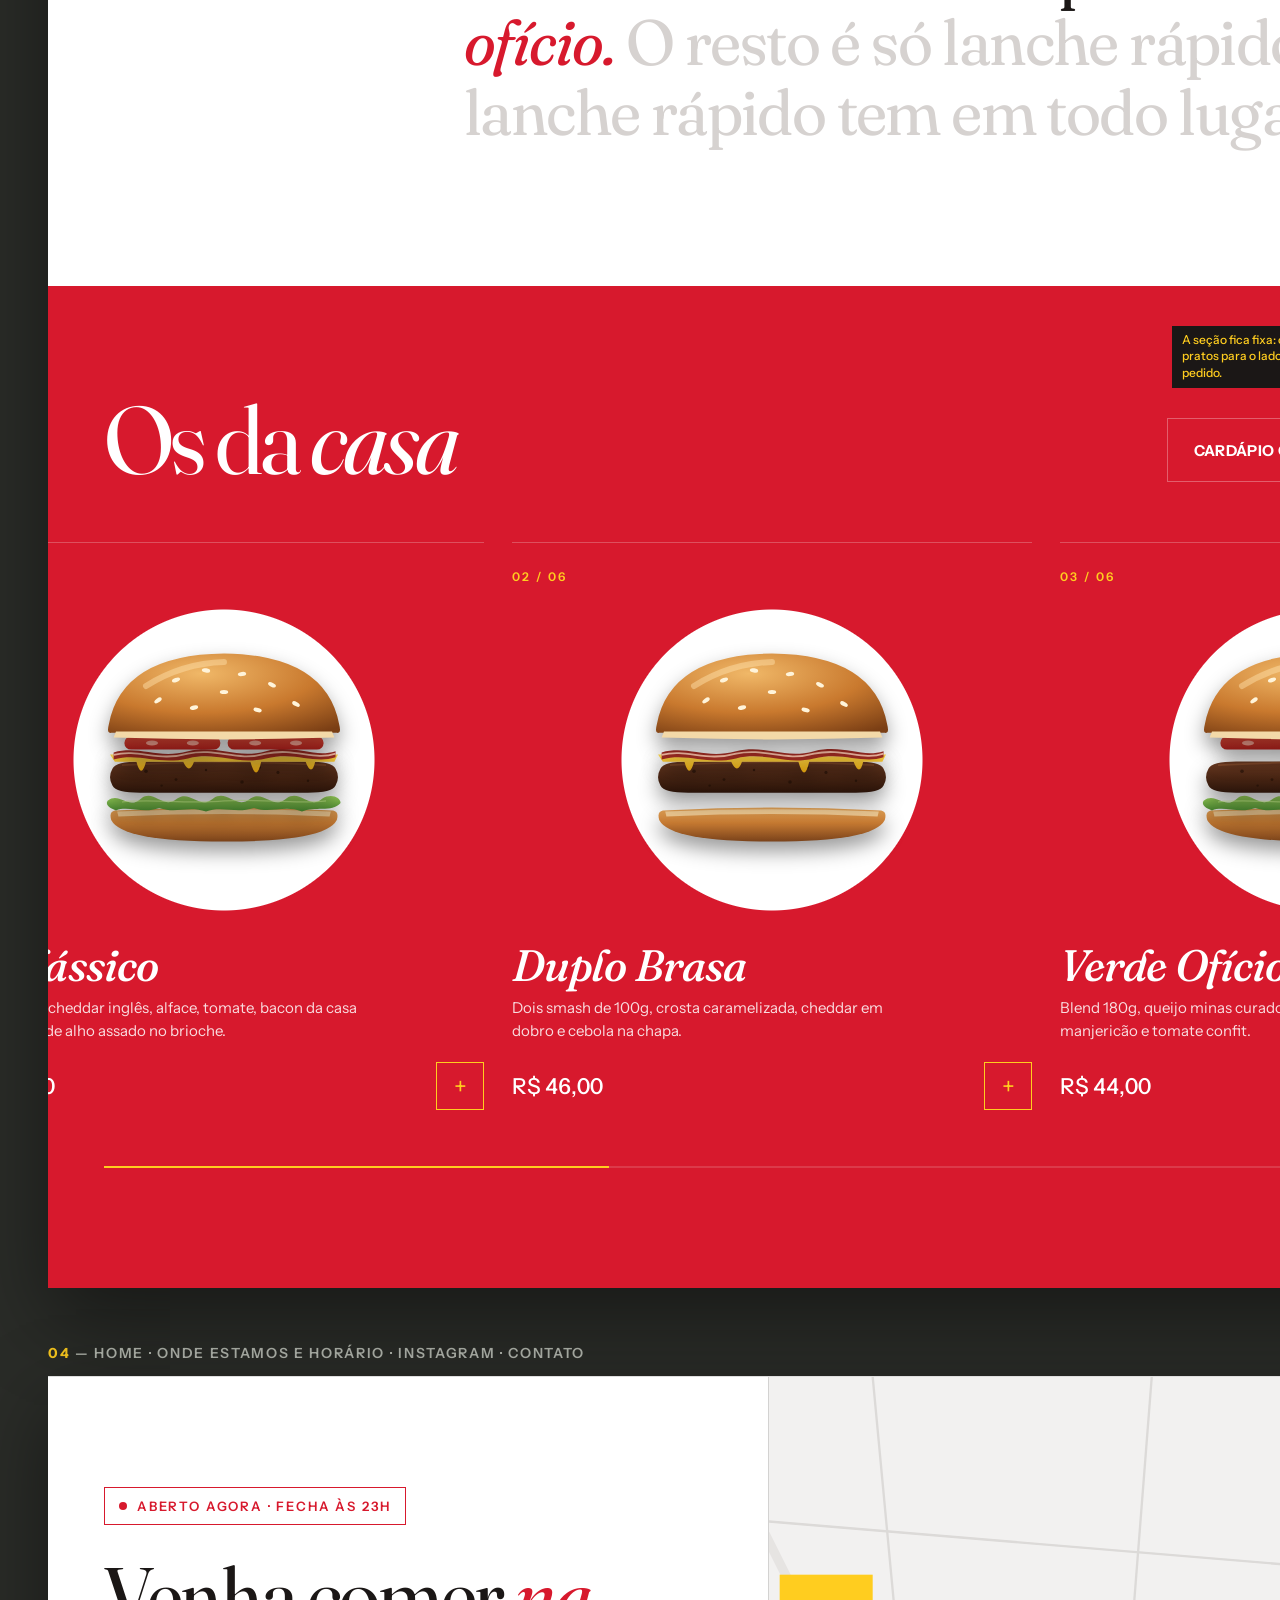
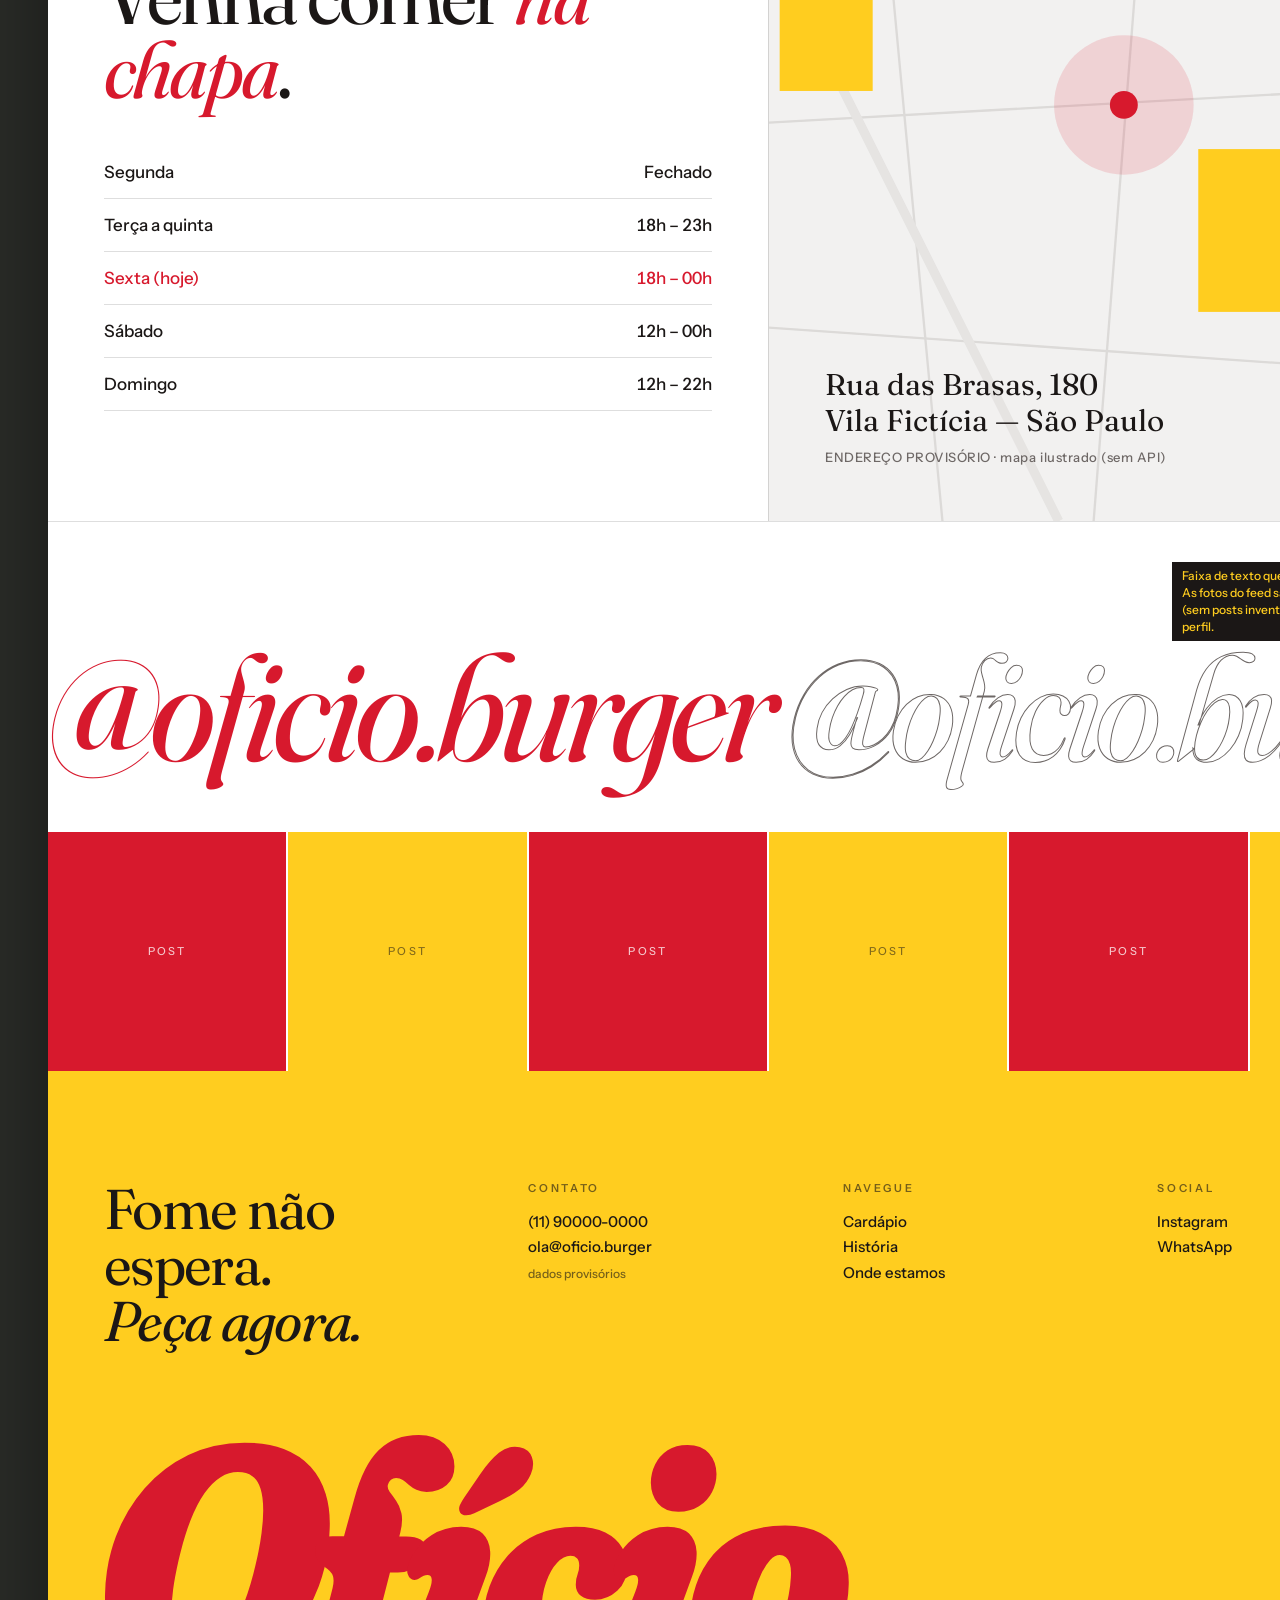
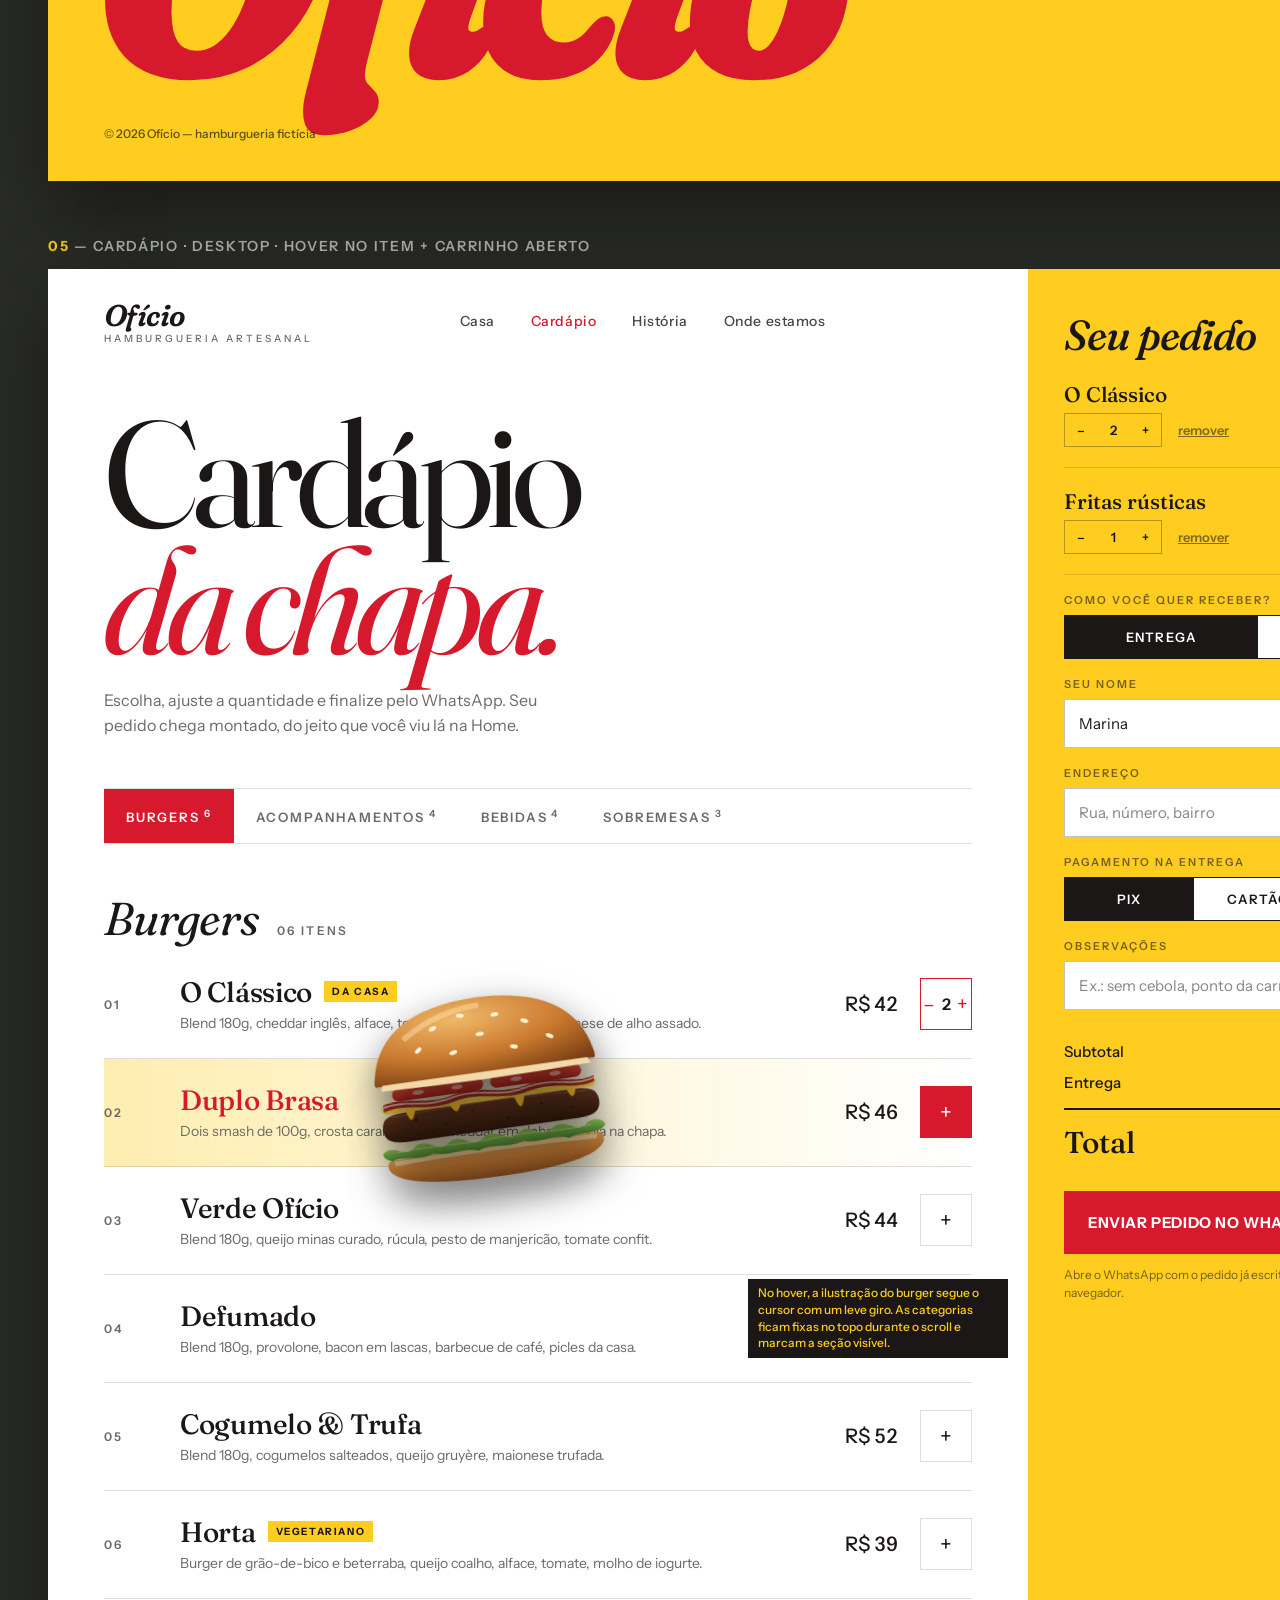
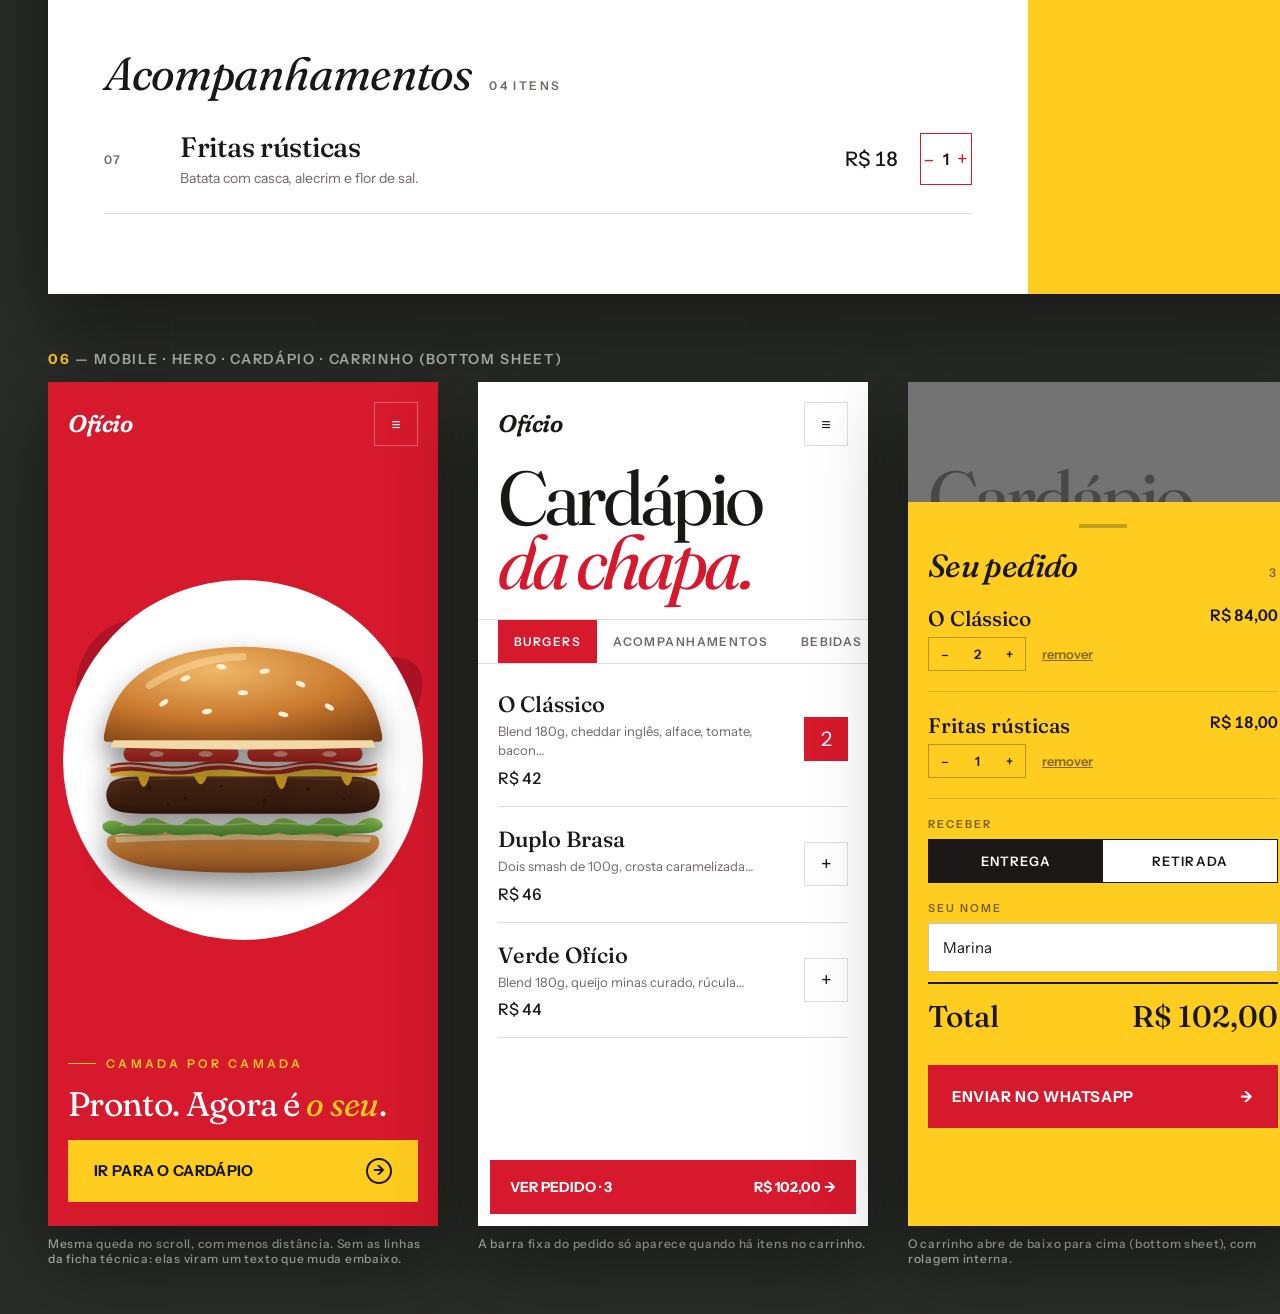
==== commit c9c51fc4: "Design board v2: red/yellow/white palette, plate behind hero burger Co-Authored-By: Claude Opus 5.5 " ====
--- a/design/mockup.html
+++ b/design/mockup.html
@@ -4,37 +4,43 @@
 <link rel="preconnect" href="https://fonts.googleapis.com">
 <link href="https://fonts.googleapis.com/css2?family=Fraunces:ital,opsz,wght,SOFT,WONK@0,9..144,300..900,0..100,0..1;1,9..144,300..900,0..100,0..1&family=Instrument+Sans:wght@400;500;600;700&display=swap" rel="stylesheet">
 <style>
-:root{--carvao:#0F110E;--carvao2:#171A15;--mata:#17332A;--mata2:#204536;--lima:#D6F23A;--osso:#F3F3EE;--cinza:#8C9188;--linha:rgba(243,243,238,.14);
+:root{--vermelho:#D7192D;--vermelho2:#B01226;--amarelo:#FFCD1F;--ink:#1B1716;--branco:#FFFFFF;
+--carvao:#FFFFFF;--carvao2:#F2F1F0;--mata:#D7192D;--mata2:#F2F1F0;--lima:#D7192D;--osso:#1B1716;--cinza:#6E6866;--linha:rgba(27,23,22,.14);--btn-ink:#FFFFFF;
 --disp:'Fraunces',serif;--sans:'Instrument Sans',sans-serif}
 *{box-sizing:border-box;margin:0;padding:0}
 body{background:#2a2c28;font-family:var(--sans);color:var(--osso);padding:48px}
+.hero,.destaques{--carvao:#D7192D;--carvao2:#C21428;--mata:#D7192D;--mata2:#B01226;--osso:#FFFFFF;--lima:#FFCD1F;--cinza:rgba(255,255,255,.75);--linha:rgba(255,255,255,.3);--btn-ink:#1B1716;background:var(--carvao);color:var(--osso)}
+.frame,.phone{color:var(--osso)}
 .board-title{font:600 14px var(--sans);letter-spacing:.12em;text-transform:uppercase;color:#b9bdb4;margin:56px 0 14px}
-.board-title b{color:var(--lima)}
+.board-title b{color:#FFCD1F}
 .frame{width:1440px;position:relative;overflow:hidden;background:var(--carvao);box-shadow:0 30px 80px rgba(0,0,0,.45)}
-.note{position:absolute;font:500 12px/1.4 var(--sans);background:var(--lima);color:#111;padding:6px 10px;max-width:260px;z-index:50}
+.note{position:absolute;font:500 12px/1.4 var(--sans);background:#1B1716;color:#FFCD1F;padding:6px 10px;max-width:260px;z-index:50}
 /* NAV */
 .nav{position:absolute;top:0;left:0;right:0;display:flex;align-items:center;justify-content:space-between;padding:28px 56px;z-index:20}
 .logo{font:italic 600 30px var(--disp);font-variation-settings:'SOFT' 100,'WONK' 1;letter-spacing:-.02em}
 .logo small{font:500 10px var(--sans);letter-spacing:.3em;text-transform:uppercase;display:block;color:var(--cinza);font-style:normal;margin-top:-2px}
 .nav ul{display:flex;gap:36px;list-style:none;font:500 14px var(--sans);letter-spacing:.04em}
 .nav ul li{opacity:.8}
-.btn{display:inline-flex;align-items:center;gap:14px;background:var(--lima);color:#0F110E;font:700 15px var(--sans);letter-spacing:.02em;padding:18px 26px;text-transform:uppercase}
-.btn .arr{display:inline-block;width:26px;height:26px;border:2px solid #0F110E;border-radius:50%;text-align:center;line-height:21px;font-size:14px}
+.btn{display:inline-flex;align-items:center;gap:14px;background:var(--lima);color:var(--btn-ink);font:700 15px var(--sans);letter-spacing:.02em;padding:18px 26px;text-transform:uppercase}
+.btn .arr{display:inline-block;width:26px;height:26px;border:2px solid currentColor;border-radius:50%;text-align:center;line-height:21px;font-size:14px}
 .btn.ghost{background:transparent;color:var(--osso);border:1px solid var(--linha)}
 .cartpill{display:flex;align-items:center;gap:10px;font:600 14px var(--sans);border:1px solid var(--linha);padding:12px 18px}
-.cartpill i{font-style:normal;background:var(--lima);color:#111;width:22px;height:22px;display:grid;place-items:center;font-size:12px}
+.cartpill i{font-style:normal;background:var(--lima);color:var(--btn-ink);width:22px;height:22px;display:grid;place-items:center;font-size:12px}
 /* HERO */
 .hero{height:900px;position:relative}
 .giant{position:absolute;left:0;right:0;text-align:center;font:italic 800 360px/0.8 var(--disp);font-variation-settings:'SOFT' 100,'WONK' 1,'opsz' 144;letter-spacing:-.05em;color:var(--mata2);top:250px;white-space:nowrap}
 .stage{position:absolute;left:50%;top:0;width:440px;height:900px;transform:translateX(-50%)}
 .stage svg{position:absolute;left:20px;width:400px;height:auto;filter:drop-shadow(0 18px 18px rgba(0,0,0,.45))}
+.plate{position:absolute;left:50%;top:470px;width:560px;height:560px;border-radius:50%;background:#fff;transform:translate(-50%,-50%)}
+.phone .plate{top:378px;width:360px;height:360px}
+.phone .shadow{display:none}
 .shadow{position:absolute;left:50%;bottom:118px;width:420px;height:40px;transform:translateX(-50%);background:radial-gradient(closest-side,rgba(0,0,0,.6),transparent);}
 .hero-copy{position:absolute;left:56px;bottom:72px;width:380px}
 .eyebrow{font:600 12px var(--sans);letter-spacing:.28em;text-transform:uppercase;color:var(--lima);margin-bottom:16px;display:flex;gap:10px;align-items:center}
 .eyebrow:before{content:"";width:28px;height:1px;background:var(--lima)}
 .hero-copy h1{font:400 46px/1.02 var(--disp);font-variation-settings:'SOFT' 50;letter-spacing:-.02em;margin-bottom:18px}
 .hero-copy h1 em{color:var(--lima)}
-.hero-copy p{font:400 16px/1.55 var(--sans);color:#c7cbc2;margin-bottom:28px}
+.hero-copy p{font:400 16px/1.55 var(--sans);color:var(--cinza);margin-bottom:28px}
 .hero-right{position:absolute;right:56px;bottom:72px;text-align:right;font:500 13px/1.6 var(--sans);color:var(--cinza)}
 .counter{font:300 64px/1 var(--disp);color:var(--osso)}
 .counter span{font-size:22px;color:var(--cinza)}
@@ -48,17 +54,17 @@
 .tag b{display:block;font:italic 500 21px var(--disp);margin-bottom:2px}
 .tag small{color:var(--cinza);font-size:12px;letter-spacing:.04em}
 .tag .num{font:600 11px var(--sans);color:var(--lima);letter-spacing:.2em}
-.tag:before{content:"";position:absolute;top:14px;height:1px;background:var(--lima);width:120px}
-.tag.l{text-align:right}.tag.l:before{right:-136px}
-.tag.r:before{left:-136px}
-.tag:after{content:"";position:absolute;top:10px;width:9px;height:9px;border-radius:50%;background:var(--lima)}
-.tag.l:after{right:-142px}.tag.r:after{left:-142px}
+.tag:before{content:"";position:absolute;top:14px;height:2px;background:#1B1716;width:160px}
+.tag.l{text-align:right}.tag.l:before{right:-176px}
+.tag.r:before{left:-176px}
+.tag:after{content:"";position:absolute;top:9px;width:11px;height:11px;border-radius:50%;background:#1B1716;box-shadow:0 0 0 3px #FFCD1F}
+.tag.l:after{right:-184px}.tag.r:after{left:-184px}
 /* manifesto */
 .manifesto{padding:160px 56px 140px;display:grid;grid-template-columns:280px 1fr;gap:80px;border-top:1px solid var(--linha)}
 .manifesto .side{font:500 13px/1.6 var(--sans);color:var(--cinza)}
 .manifesto .side .eyebrow{margin-bottom:24px}
 .manifesto p.big{font:400 64px/1.08 var(--disp);font-variation-settings:'SOFT' 40;letter-spacing:-.025em}
-.manifesto p.big .dim{color:#3a3f37}
+.manifesto p.big .dim{color:#D6D2D0}
 .manifesto p.big em{font-style:italic;color:var(--lima)}
 /* destaques horizontal */
 .destaques{background:var(--mata);padding:110px 0 120px;position:relative}
@@ -68,9 +74,9 @@
 .track{display:flex;gap:28px;padding-left:56px;transform:translateX(-140px)}
 .dish{flex:0 0 520px;border-top:1px solid rgba(243,243,238,.25);padding-top:22px;position:relative}
 .dish .no{font:600 12px var(--sans);letter-spacing:.2em;color:var(--lima)}
-.dish .pic{height:330px;display:grid;place-items:center;position:relative;margin:10px 0 18px;background:radial-gradient(closest-side,rgba(214,242,58,.10),transparent 70%)}
+.dish .pic{height:330px;display:grid;place-items:center;position:relative;margin:10px 0 18px;background:radial-gradient(circle at 50% 50%,#fff 0 150px,transparent 151px)}
 .dish h3{font:italic 500 44px/1 var(--disp);letter-spacing:-.02em;margin-bottom:10px}
-.dish p{font:400 15px/1.5 var(--sans);color:#b8c4bd;max-width:400px}
+.dish p{font:400 15px/1.5 var(--sans);color:rgba(255,255,255,.85);max-width:400px}
 .dish .row{display:flex;justify-content:space-between;align-items:center;margin-top:20px}
 .price{font:500 22px var(--sans);font-variant-numeric:tabular-nums}
 .plus{width:48px;height:48px;border:1px solid var(--lima);color:var(--lima);display:grid;place-items:center;font-size:24px}
@@ -95,13 +101,14 @@
 .addr small{display:block;font:500 13px var(--sans);color:var(--cinza);margin-top:10px;letter-spacing:.04em}
 /* insta */
 .insta{position:relative;padding:110px 0 0;border-top:1px solid var(--linha);overflow:hidden}
-.marquee{font:italic 400 150px/1 var(--disp);letter-spacing:-.04em;white-space:nowrap;color:var(--osso)}
+.marquee{font:italic 400 150px/1 var(--disp);letter-spacing:-.04em;white-space:nowrap;color:#D7192D}
 .marquee span{color:transparent;-webkit-text-stroke:1px var(--cinza)}
 .grid6{display:grid;grid-template-columns:repeat(6,1fr);gap:2px;margin-top:50px}
-.grid6 div{aspect-ratio:1;background:var(--mata);display:grid;place-items:center;font:500 11px var(--sans);letter-spacing:.2em;color:#6f8a7e;text-transform:uppercase}
-.grid6 div:nth-child(even){background:var(--carvao2)}
+.grid6 div{aspect-ratio:1;background:#D7192D;display:grid;place-items:center;font:500 11px var(--sans);letter-spacing:.2em;color:rgba(255,255,255,.75);text-transform:uppercase}
+.grid6 div:nth-child(even){background:#FFCD1F;color:rgba(27,23,22,.55)}
 /* footer */
-.footer{padding:110px 56px 40px;background:var(--lima);color:var(--carvao)}
+.footer{padding:110px 56px 40px;background:#FFCD1F;color:#1B1716}
+.footer .word{color:#D7192D}
 .footer .cols{display:grid;grid-template-columns:1.4fr 1fr 1fr 1fr;gap:40px;font:500 15px/1.7 var(--sans)}
 .footer h4{font:600 11px var(--sans);letter-spacing:.24em;text-transform:uppercase;margin-bottom:14px;opacity:.6}
 .footer .cta-big{font:400 56px/1 var(--disp);letter-spacing:-.03em}
@@ -124,12 +131,12 @@
 .item{display:grid;grid-template-columns:54px 1fr auto 52px;gap:22px;align-items:center;padding:24px 0;border-bottom:1px solid var(--linha);position:relative}
 .item .n{font:600 12px var(--sans);color:var(--cinza);letter-spacing:.14em}
 .item h3{font:500 28px var(--disp);letter-spacing:-.01em;display:flex;gap:12px;align-items:center}
-.item h3 .badge{font:700 10px var(--sans);letter-spacing:.16em;text-transform:uppercase;background:var(--mata2);color:var(--lima);padding:4px 8px}
+.item h3 .badge{font:700 10px var(--sans);letter-spacing:.16em;text-transform:uppercase;background:#FFCD1F;color:#1B1716;padding:4px 8px}
 .item p{font:400 14px/1.5 var(--sans);color:var(--cinza);margin-top:4px;max-width:560px}
 .item .price{font-size:20px}
 .item .add{width:52px;height:52px;border:1px solid var(--linha);display:grid;place-items:center;font-size:22px}
-.item.hover{background:linear-gradient(90deg,rgba(214,242,58,.06),transparent)}
-.item.hover .add{background:var(--lima);color:#111;border-color:var(--lima)}
+.item.hover{background:linear-gradient(90deg,rgba(255,205,31,.35),transparent)}
+.item.hover .add{background:var(--lima);color:#fff;border-color:var(--lima)}
 .item.hover h3{color:var(--lima)}
 .float-burger{position:absolute;right:220px;top:-90px;width:230px;height:200px;transform:rotate(-8deg);z-index:5}
 .float-burger svg{position:absolute;left:0;width:230px;height:auto;filter:drop-shadow(0 18px 20px rgba(0,0,0,.6))}
@@ -137,7 +144,7 @@
 .qty span{width:40px;text-align:center;font:600 16px var(--sans)}
 .qty b{width:36px;text-align:center;color:var(--lima);font-size:20px;font-weight:400}
 /* drawer */
-.drawer{background:var(--osso);color:var(--carvao);padding:40px 36px;position:relative;border-left:1px solid #000}
+.drawer{background:#FFCD1F;color:#1B1716;padding:40px 36px;position:relative}
 .drawer h2{font:italic 500 42px var(--disp);letter-spacing:-.02em;display:flex;justify-content:space-between;align-items:baseline}
 .drawer h2 small{font:600 12px var(--sans);font-style:normal;letter-spacing:.18em;opacity:.55}
 .ci{display:grid;grid-template-columns:1fr auto;gap:6px 16px;padding:20px 0;border-bottom:1px solid rgba(15,17,14,.14)}
@@ -151,12 +158,12 @@
 .field{margin-top:18px}
 .field label{display:block;font:600 11px var(--sans);letter-spacing:.18em;text-transform:uppercase;opacity:.6;margin-bottom:8px}
 .field .in{border:1px solid rgba(15,17,14,.25);padding:14px;font:400 15px var(--sans);background:#fff}
-.seg{display:grid;grid-template-columns:1fr 1fr;border:1px solid var(--carvao)}
+.seg{display:grid;grid-template-columns:1fr 1fr;border:1px solid #1B1716;background:#fff}
 .seg div{padding:13px;text-align:center;font:600 13px var(--sans);letter-spacing:.08em;text-transform:uppercase}
-.seg div.on{background:var(--carvao);color:var(--lima)}
+.seg div.on{background:#1B1716;color:#fff}
 .tot{display:flex;justify-content:space-between;font:500 15px var(--sans);padding:6px 0}
-.tot.big{font:500 30px var(--disp);padding-top:14px;border-top:2px solid var(--carvao);margin-top:10px}
-.wa{display:flex;justify-content:space-between;align-items:center;background:var(--carvao);color:var(--lima);padding:22px 24px;font:700 15px var(--sans);text-transform:uppercase;letter-spacing:.04em;margin-top:24px}
+.tot.big{font:500 30px var(--disp);padding-top:14px;border-top:2px solid #1B1716;margin-top:10px}
+.wa{display:flex;justify-content:space-between;align-items:center;background:#D7192D;color:#fff;padding:22px 24px;font:700 15px var(--sans);text-transform:uppercase;letter-spacing:.04em;margin-top:24px}
 /* MOBILE */
 .mobiles{display:flex;gap:40px;align-items:flex-start}
 .phone{width:390px;height:844px;background:var(--carvao);position:relative;overflow:hidden;box-shadow:0 30px 80px rgba(0,0,0,.45);border-radius:0}
@@ -164,7 +171,7 @@
 .phone .logo{font-size:24px}
 .burgermenu{width:44px;height:44px;border:1px solid var(--linha);display:grid;place-items:center;gap:0}
 .phone .giant{font-size:150px;top:230px}
-.phone .stage{width:300px;transform:translateX(-50%) scale(.72);transform-origin:50% 0;top:40px}
+.phone .stage{width:440px;transform:translateX(-50%) scale(.72);transform-origin:50% 0;top:40px}
 .phone .hero-copy{left:20px;right:20px;bottom:24px;width:auto}
 .phone .hero-copy h1{font-size:34px}
 .phone .btn{width:100%;justify-content:space-between}
@@ -173,14 +180,14 @@
 .m-menu h1 em{font-style:italic;color:var(--lima)}
 .m-cats{display:flex;overflow:hidden;margin:24px -20px 8px;padding-left:20px;border-top:1px solid var(--linha);border-bottom:1px solid var(--linha)}
 .m-cats div{padding:14px 16px;font:600 12px var(--sans);letter-spacing:.12em;text-transform:uppercase;color:var(--cinza);white-space:nowrap}
-.m-cats div.on{background:var(--lima);color:#111}
+.m-cats div.on{background:var(--lima);color:#fff}
 .m-item{display:grid;grid-template-columns:1fr 44px;gap:12px;padding:18px 0;border-bottom:1px solid var(--linha)}
 .m-item h3{font:500 22px var(--disp)}
 .m-item p{font:400 13px/1.45 var(--sans);color:var(--cinza);margin:4px 0 8px}
 .m-item .price{font-size:16px}
 .m-item .add{width:44px;height:44px;border:1px solid var(--linha);display:grid;place-items:center;font-size:20px;align-self:center}
-.m-bar{position:absolute;left:12px;right:12px;bottom:12px;background:var(--lima);color:#111;display:flex;justify-content:space-between;align-items:center;padding:18px 20px;font:700 14px var(--sans);text-transform:uppercase}
-.sheet{position:absolute;left:0;right:0;bottom:0;top:120px;background:var(--osso);color:var(--carvao);padding:22px 20px}
+.m-bar{position:absolute;left:12px;right:12px;bottom:12px;background:var(--lima);color:#fff;display:flex;justify-content:space-between;align-items:center;padding:18px 20px;font:700 14px var(--sans);text-transform:uppercase}
+.sheet{position:absolute;left:0;right:0;bottom:0;top:120px;background:#FFCD1F;color:#1B1716;padding:22px 20px}
 .sheet .grab{width:48px;height:4px;background:rgba(15,17,14,.25);margin:0 auto 18px}
 .dim-overlay{position:absolute;inset:0;background:rgba(0,0,0,.55)}
 .caption{max-width:390px;font:500 12px var(--sans);color:#b9bdb4;margin-top:10px;letter-spacing:.06em}
@@ -191,7 +198,7 @@
 .sw div{display:flex;flex-direction:column;justify-content:flex-end;padding:16px;font:600 12px/1.5 var(--sans)}
 .typespec .a{font:italic 700 120px/.9 var(--disp);font-variation-settings:'SOFT' 100,'WONK' 1;letter-spacing:-.04em}
 .typespec .b{font:400 40px/1.1 var(--disp);margin:10px 0 18px}
-.typespec .c{font:400 16px/1.55 var(--sans);color:#c7cbc2}
+.typespec .c{font:400 16px/1.55 var(--sans);color:var(--cinza)}
 .typespec .lbl{font:600 11px var(--sans);letter-spacing:.2em;text-transform:uppercase;color:var(--lima);margin:26px 0 8px}
 </style></head><body>
 <!-- Biblioteca de camadas do burger (SVG). Cada <g> é uma camada independente, pensada para cair e empilhar. viewBox de cada camada: 0 0 400 H -->
@@ -234,15 +241,15 @@
  <div>
   <div class="eyebrow">Paleta · regra 60–30–10</div>
   <div class="sw">
-   <div style="flex:6;background:#0F110E;border:1px solid #333">Carvão<br>#0F110E · 60%<br><span style="opacity:.6">fundo, respiro</span></div>
-   <div style="flex:3;background:#17332A">Mata<br>#17332A · 30%<br><span style="opacity:.6">faixas, superfícies</span></div>
-   <div style="flex:1.2;background:#D6F23A;color:#111">Lima<br>#D6F23A · 10%<br>CTAs, foco</div>
+   <div style="flex:6;background:#FFFFFF;color:#1B1716;border:1px solid #ddd">Branco<br>#FFFFFF · 60%<br><span style="opacity:.6">fundo, respiro, cardápio</span></div>
+   <div style="flex:3;background:#D7192D;color:#fff">Vermelho ketchup<br>#D7192D · 30%<br><span style="opacity:.75">hero, destaques, marca</span></div>
+   <div style="flex:1.2;background:#FFCD1F;color:#1B1716">Amarelo mostarda<br>#FFCD1F · 10%<br>CTAs, carrinho</div>
   </div>
   <div class="sw" style="height:70px;margin-top:2px">
-   <div style="flex:1;background:#F3F3EE;color:#111">Osso #F3F3EE · texto / carrinho</div>
-   <div style="flex:1;background:#8C9188;color:#111">Cinza #8C9188 · apoio</div>
-  </div>
-  <p class="typespec"><span class="c" style="display:block;margin-top:22px;max-width:620px">Sem roxo, bege ou laranja. As cores quentes do site vêm só do próprio burger (pão, carne, queijo). Assim, o produto é a única coisa "quente" na tela, e o verde-lima marca tudo o que é ação: pedir, adicionar, finalizar.</span></p>
+   <div style="flex:1;background:#1B1716;color:#fff">Tinta #1B1716 · texto</div>
+   <div style="flex:1;background:#A30F22;color:#fff">Vermelho escuro #A30F22 · profundidade</div>
+  </div>
+  <p class="typespec"><span class="c" style="display:block;margin-top:22px;max-width:620px">Vermelho ketchup, amarelo mostarda e branco: a paleta clássica de hamburgueria, só que num tom mais "premium". Vermelho fechado e profundo, em vez de um vermelho fast-food, e um branco puro e limpo. O vermelho é o palco do burger. O amarelo marca o que é ação nas áreas vermelhas e o carrinho. No branco, as ações ficam em vermelho. Laranja, roxo e bege continuam fora.</span></p>
  </div>
  <div class="typespec">
   <div class="lbl">Personalidade — Fraunces (variável, eixos SOFT + WONK)</div>
@@ -262,7 +269,7 @@
   <ul><li>Casa</li><li>Cardápio</li><li>História</li><li>Onde estamos</li></ul>
   <div style="display:flex;gap:12px"><div class="cartpill">Pedido <i>0</i></div><div class="btn" style="padding:13px 18px;font-size:13px">Ver cardápio</div></div></div>
  <div class="giant">Ofício</div>
- <div class="stage" data-burger="hero-start"></div>
+ <div class="plate"></div><div class="stage" data-burger="hero-start"></div>
  <div class="shadow"></div>
  <div class="hero-copy"><div class="eyebrow">Desde a primeira chapa</div>
   <h1>Um burger se <em>monta</em> camada por camada.</h1>
@@ -279,20 +286,20 @@
  <div class="nav"><div class="logo">Ofício<small>Hamburgueria artesanal</small></div>
   <ul><li>Casa</li><li>Cardápio</li><li>História</li><li>Onde estamos</li></ul>
   <div style="display:flex;gap:12px"><div class="cartpill">Pedido <i>0</i></div><div class="btn" style="padding:13px 18px;font-size:13px">Ver cardápio</div></div></div>
- <div class="giant" style="color:#1b3a2f">Ofício</div>
- <div class="stage" data-burger="hero-full"></div>
+ <div class="giant" style="color:#A30F22">Ofício</div>
+ <div class="plate"></div><div class="stage" data-burger="hero-full"></div>
  <div class="shadow"></div>
- <div class="tag l" style="left:290px;top:250px"><span class="num">07</span><b>Brioche na manteiga</b><small>fermentação de 24h, gergelim tostado</small></div>
- <div class="tag l" style="left:290px;top:470px"><span class="num">04</span><b>Cheddar inglês</b><small>maturado 12 meses, derretido no vapor</small></div>
- <div class="tag l" style="left:290px;top:600px"><span class="num">02</span><b>Alface americana</b><small>de produtor local, colhida no dia</small></div>
- <div class="tag r" style="left:930px;top:360px"><span class="num">06 · 05</span><b>Tomate + bacon</b><small>bacon defumado na casa por 6h</small></div>
- <div class="tag r" style="left:930px;top:520px"><span class="num">03</span><b>Blend 180g</b><small>acém + costela, moído toda manhã</small></div>
+ <div class="tag l" style="left:200px;top:250px"><span class="num">07</span><b>Brioche na manteiga</b><small>fermentação de 24h, gergelim tostado</small></div>
+ <div class="tag l" style="left:200px;top:470px"><span class="num">04</span><b>Cheddar inglês</b><small>maturado 12 meses, derretido no vapor</small></div>
+ <div class="tag r" style="left:1036px;top:640px"><span class="num">02</span><b>Alface americana</b><small>de produtor local, colhida no dia</small></div>
+ <div class="tag r" style="left:1036px;top:360px"><span class="num">06 · 05</span><b>Tomate + bacon</b><small>bacon defumado na casa por 6h</small></div>
+ <div class="tag r" style="left:1036px;top:520px"><span class="num">03</span><b>Blend 180g</b><small>acém + costela, moído toda manhã</small></div>
  <div class="hero-right"><div class="counter">7<span>/7 camadas</span></div>montado em 4 min na chapa</div>
  <div class="hero-copy"><div class="eyebrow">O Clássico do Ofício</div>
   <h1>Pronto. Agora é <em>o seu</em>.</h1>
   <div class="btn">Ir para o cardápio <span class="arr">→</span></div></div>
  <div class="progress"><div class="on">01 Pão</div><div class="on">02 Folhas</div><div class="on">03 Blend</div><div class="on">04 Cheddar</div><div class="on">05 Bacon</div><div class="on">06 Tomate</div><div class="on">07 Coroa</div></div>
- <div class="note" style="right:56px;top:130px">Cada ingrediente cai com um leve quique. A linha da ficha técnica se desenha na hora do pouso. O "OFÍCIO" gigante ao fundo se move mais devagar (parallax) e escurece.</div>
+ <div class="note" style="right:56px;top:130px">Cada ingrediente cai com um leve quique. A linha da ficha técnica se desenha na hora do pouso. O "OFÍCIO" gigante ao fundo se move mais devagar (parallax). O prato branco faz o burger saltar do vermelho.</div>
 </div>
 
 <!-- F3 manifesto + destaques -->
@@ -320,7 +327,7 @@
  <section class="local">
   <div><div class="open">Aberto agora · fecha às 23h</div><h2>Venha comer <em>na chapa</em>.</h2>
    <ul class="hours"><li><span>Segunda</span><span>Fechado</span></li><li><span>Terça a quinta</span><span>18h – 23h</span></li><li class="hoje"><span>Sexta (hoje)</span><span>18h – 00h</span></li><li><span>Sábado</span><span>12h – 00h</span></li><li><span>Domingo</span><span>12h – 22h</span></li></ul></div>
-  <div class="map"><svg viewBox="0 0 720 640" preserveAspectRatio="xMidYMid slice"><g stroke="#2a2f27" stroke-width="2" fill="none"><path d="M0 120 L720 180"/><path d="M0 300 L720 260"/><path d="M0 470 L720 520"/><path d="M140 0 L200 640"/><path d="M380 0 L330 640"/><path d="M560 0 L610 640"/><path d="M0 40 L300 640" stroke-width="8" stroke="#1f241d"/></g><g fill="#17332A"><rect x="420" y="320" width="110" height="140"/><rect x="60" y="170" width="80" height="100"/></g><circle cx="356" cy="282" r="60" fill="rgba(214,242,58,.12)"/><circle cx="356" cy="282" r="12" fill="#D6F23A"/></svg>
+  <div class="map"><svg viewBox="0 0 720 640" preserveAspectRatio="xMidYMid slice"><g stroke="#DCDAD8" stroke-width="2" fill="none"><path d="M0 120 L720 180"/><path d="M0 300 L720 260"/><path d="M0 470 L720 520"/><path d="M140 0 L200 640"/><path d="M380 0 L330 640"/><path d="M560 0 L610 640"/><path d="M0 40 L300 640" stroke-width="8" stroke="#E6E4E2"/></g><g fill="#FFCD1F"><rect x="420" y="320" width="110" height="140"/><rect x="60" y="170" width="80" height="100"/></g><circle cx="356" cy="282" r="60" fill="rgba(215,25,45,.14)"/><circle cx="356" cy="282" r="12" fill="#D7192D"/></svg>
    <div class="addr">Rua das Brasas, 180<br>Vila Fictícia — São Paulo<small>ENDEREÇO PROVISÓRIO · mapa ilustrado (sem API)</small></div></div>
  </section>
  <section class="insta">
@@ -341,7 +348,7 @@
 <!-- F5 cardápio -->
 <div class="board-title"><b>05</b> — Cardápio · desktop · hover no item + carrinho aberto</div>
 <div class="frame">
- <div class="nav"><div class="logo">Ofício<small>Hamburgueria artesanal</small></div>
+ <div class="nav" style="right:460px"><div class="logo">Ofício<small>Hamburgueria artesanal</small></div>
   <ul><li>Casa</li><li style="opacity:1;color:var(--lima)">Cardápio</li><li>História</li><li>Onde estamos</li></ul>
   <div></div></div>
  <div class="cardapio">
@@ -365,9 +372,9 @@
    <div class="ci"><h4>Fritas rústicas</h4><span class="p">R$ 18,00</span><div class="ctrl"><div class="q"><span>–</span><span>1</span><span>+</span></div><span class="rm">remover</span></div></div>
    <div class="field"><label>Como você quer receber?</label><div class="seg"><div class="on">Entrega</div><div>Retirada</div></div></div>
    <div class="field"><label>Seu nome</label><div class="in">Marina</div></div>
-   <div class="field"><label>Endereço</label><div class="in" style="opacity:.5">Rua, número, bairro</div></div>
+   <div class="field"><label>Endereço</label><div class="in" style="color:#8a8580">Rua, número, bairro</div></div>
    <div class="field"><label>Pagamento na entrega</label><div class="seg" style="grid-template-columns:1fr 1fr 1fr"><div class="on">Pix</div><div>Cartão</div><div>Dinheiro</div></div></div>
-   <div class="field"><label>Observações</label><div class="in" style="opacity:.5">Ex.: sem cebola, ponto da carne…</div></div>
+   <div class="field"><label>Observações</label><div class="in" style="color:#8a8580">Ex.: sem cebola, ponto da carne…</div></div>
    <div style="margin-top:26px"><div class="tot"><span>Subtotal</span><span>R$ 102,00</span></div><div class="tot"><span>Entrega</span><span>a combinar</span></div><div class="tot big"><span>Total</span><span>R$ 102,00</span></div></div>
    <div class="wa">Enviar pedido no WhatsApp <span>→</span></div>
    <p style="font:400 12px/1.5 var(--sans);opacity:.6;margin-top:12px">Abre o WhatsApp com o pedido já escrito. O carrinho fica salvo neste navegador.</p>
@@ -381,14 +388,14 @@
  <div><div class="phone hero" style="height:844px">
   <div class="nav"><div class="logo">Ofício</div><div class="burgermenu">≡</div></div>
   <div class="giant">Ofício</div>
-  <div class="stage" data-burger="hero-full"></div>
+  <div class="plate"></div><div class="stage" data-burger="hero-full"></div>
   <div class="hero-copy"><div class="eyebrow">Camada por camada</div><h1>Pronto. Agora é <em>o seu</em>.</h1><div class="btn">Ir para o cardápio <span class="arr">→</span></div></div>
  </div><div class="caption">Mesma queda no scroll, com menos distância. Sem as linhas da ficha técnica: elas viram um texto que muda embaixo.</div></div>
  <div><div class="phone">
   <div class="nav"><div class="logo">Ofício</div><div class="burgermenu">≡</div></div>
   <div class="m-menu"><h1>Cardápio<br><em>da chapa.</em></h1>
    <div class="m-cats"><div class="on">Burgers</div><div>Acompanhamentos</div><div>Bebidas</div><div>Sobremesas</div></div>
-   <div class="m-item"><div><h3>O Clássico</h3><p>Blend 180g, cheddar inglês, alface, tomate, bacon…</p><span class="price">R$ 42</span></div><span class="add" style="background:var(--lima);color:#111;border-color:var(--lima)">2</span></div>
+   <div class="m-item"><div><h3>O Clássico</h3><p>Blend 180g, cheddar inglês, alface, tomate, bacon…</p><span class="price">R$ 42</span></div><span class="add" style="background:var(--lima);color:#fff;border-color:var(--lima)">2</span></div>
    <div class="m-item"><div><h3>Duplo Brasa</h3><p>Dois smash de 100g, crosta caramelizada…</p><span class="price">R$ 46</span></div><span class="add">+</span></div>
    <div class="m-item"><div><h3>Verde Ofício</h3><p>Blend 180g, queijo minas curado, rúcula…</p><span class="price">R$ 44</span></div><span class="add">+</span></div>
   </div>
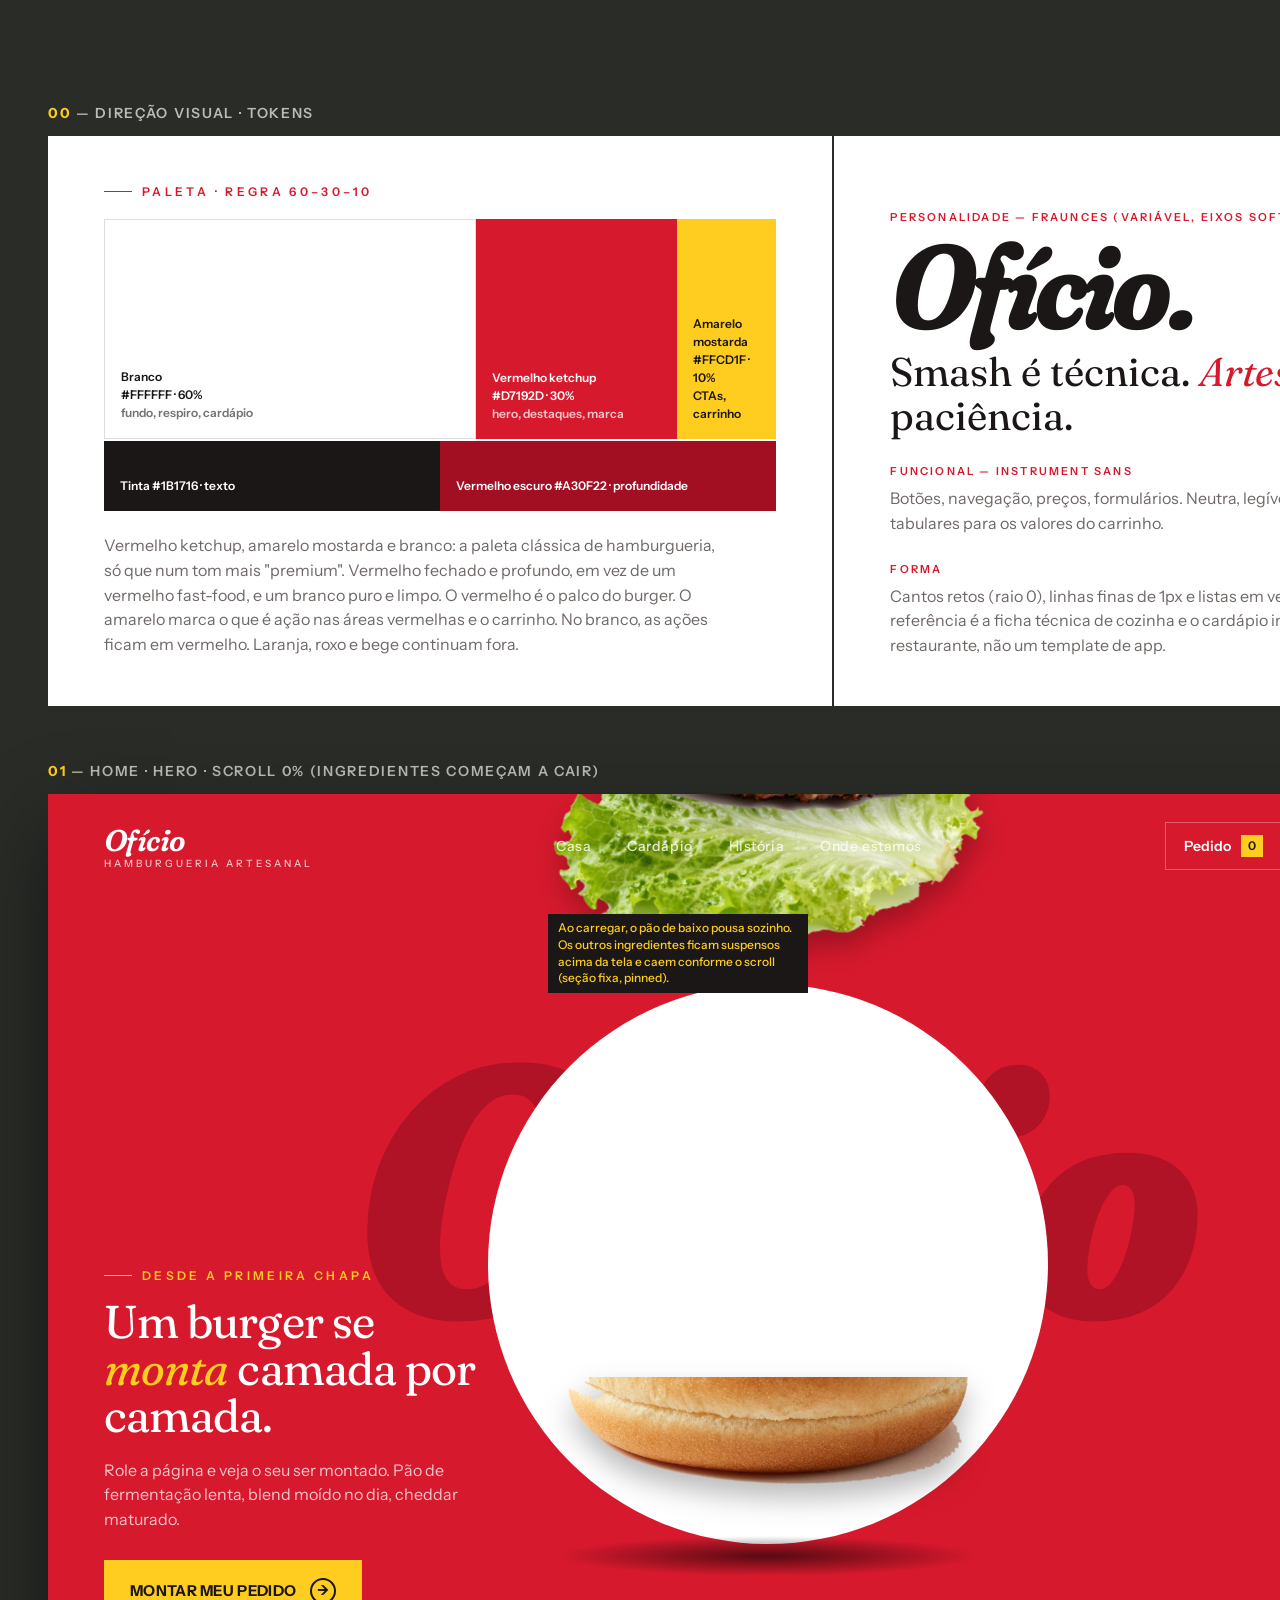
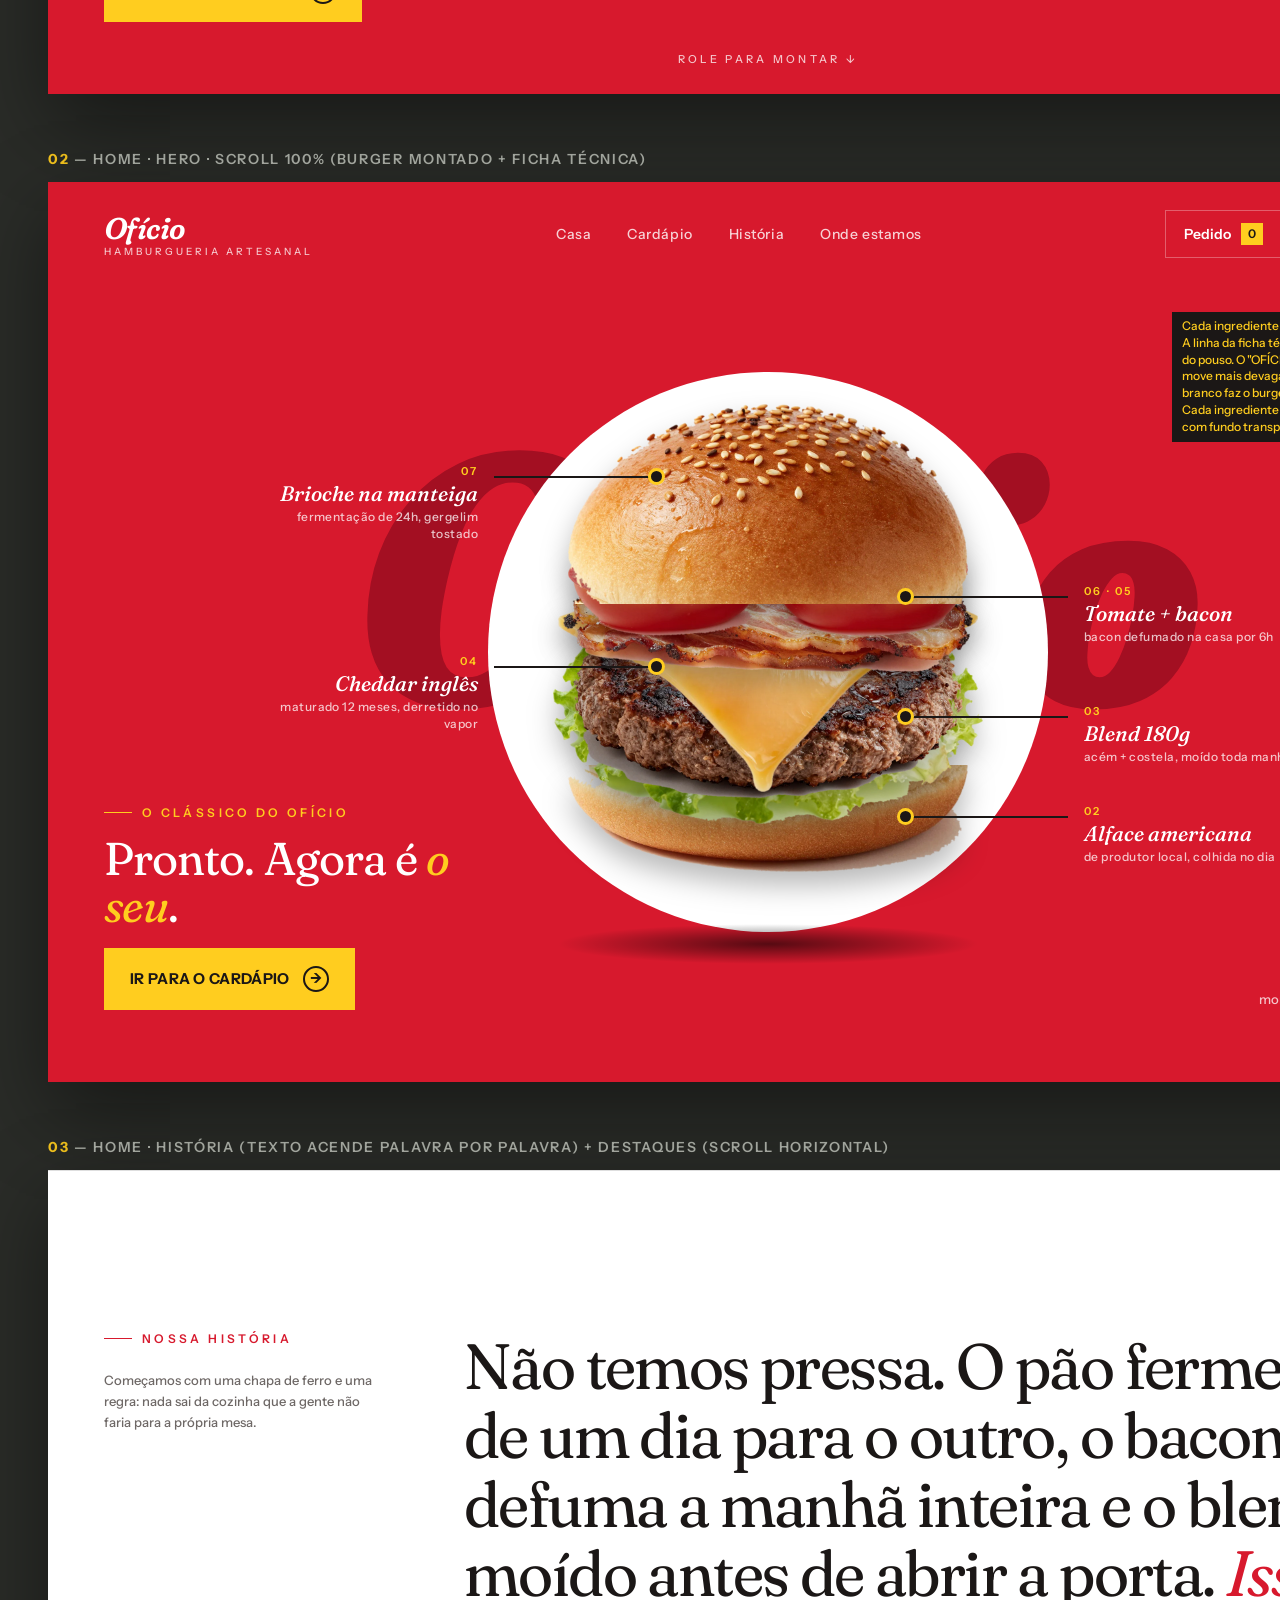
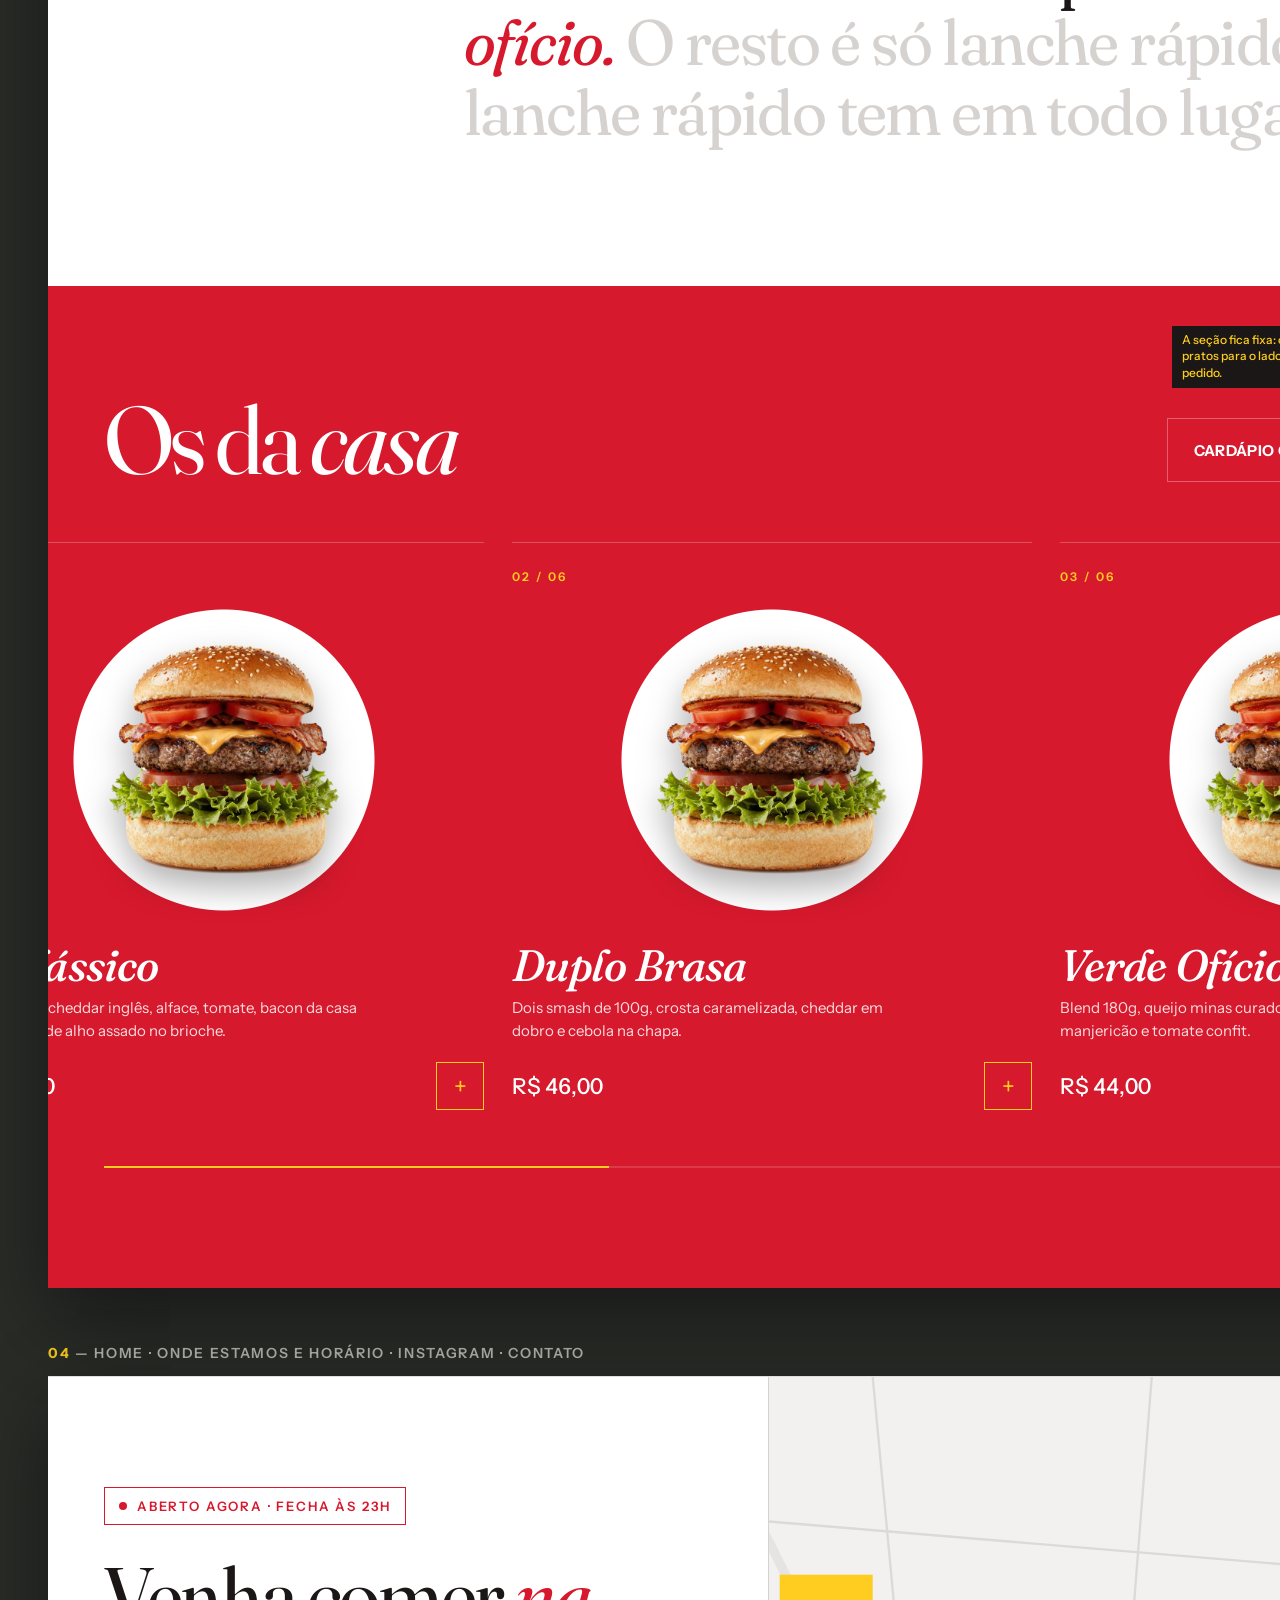
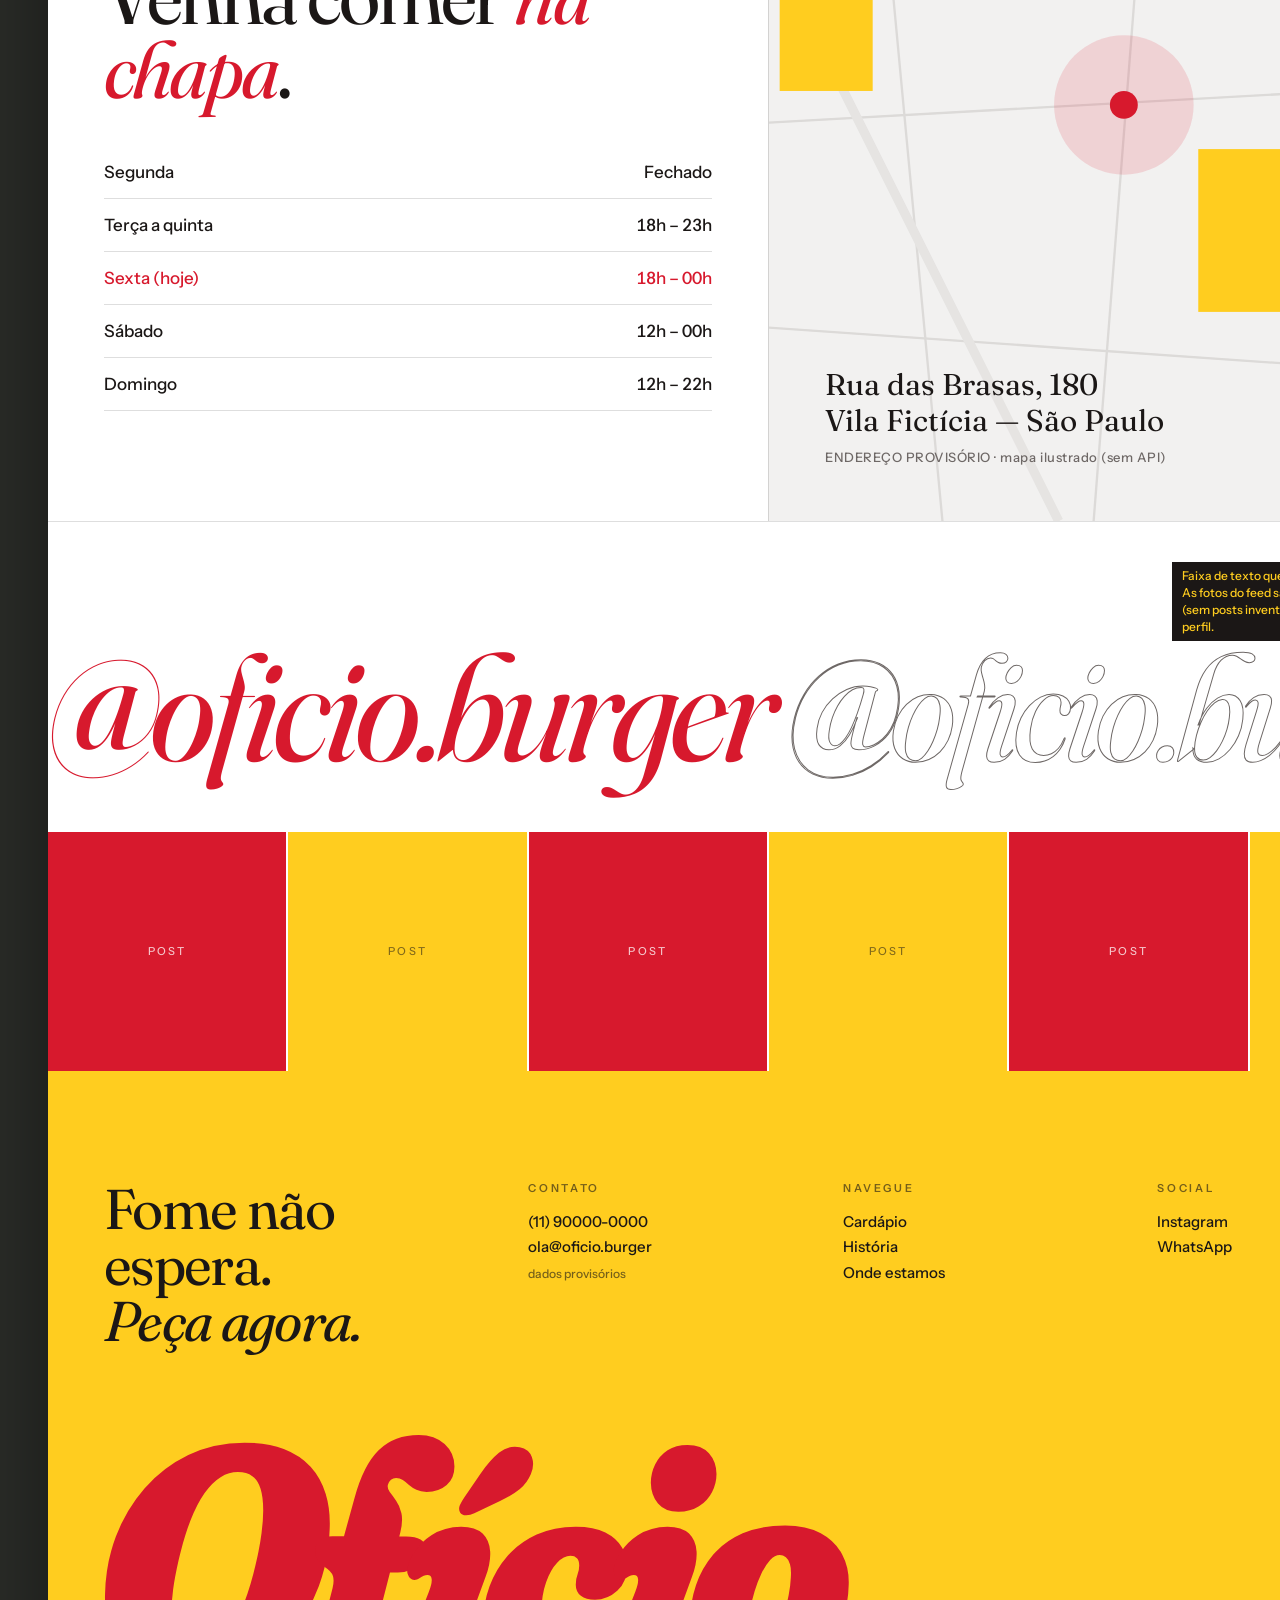
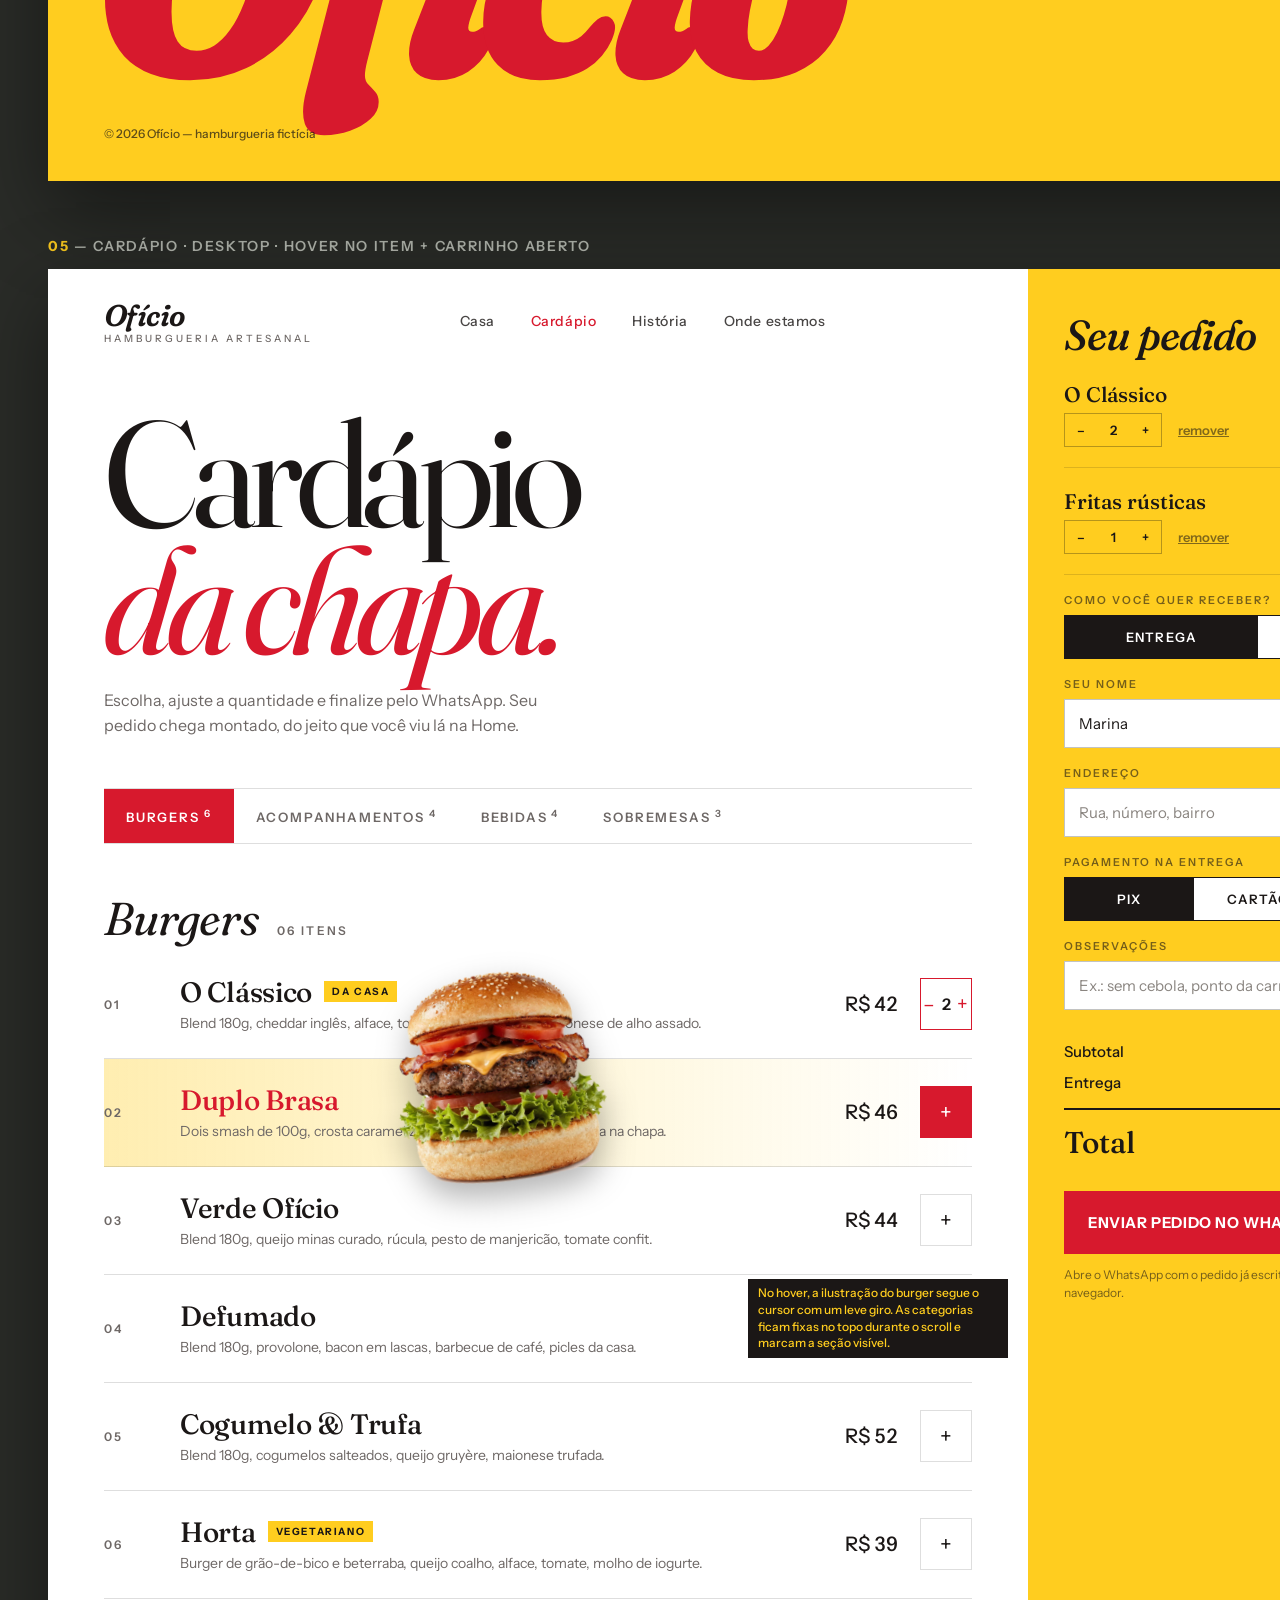
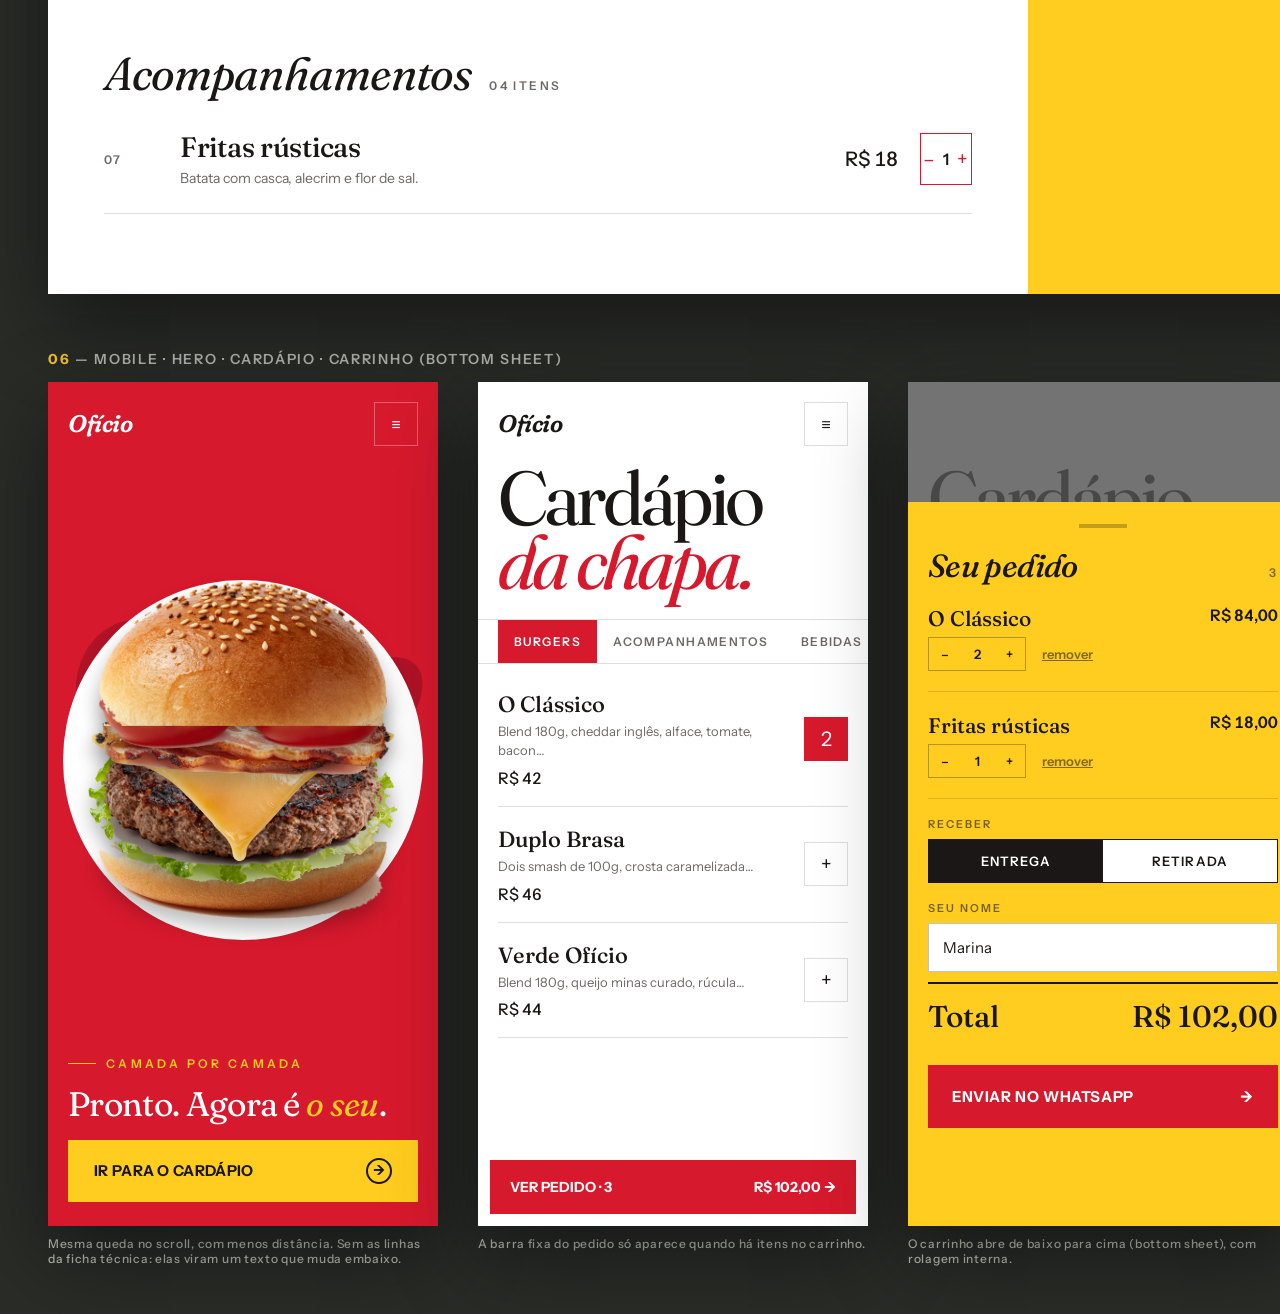
==== commit 37c13898: "Design v3: photoreal burger layers (AI-generated, background removed) Co-Authored-By: Claude Opus 5." ====
--- a/design/mockup.html
+++ b/design/mockup.html
@@ -30,7 +30,7 @@
 .hero{height:900px;position:relative}
 .giant{position:absolute;left:0;right:0;text-align:center;font:italic 800 360px/0.8 var(--disp);font-variation-settings:'SOFT' 100,'WONK' 1,'opsz' 144;letter-spacing:-.05em;color:var(--mata2);top:250px;white-space:nowrap}
 .stage{position:absolute;left:50%;top:0;width:440px;height:900px;transform:translateX(-50%)}
-.stage svg{position:absolute;left:20px;width:400px;height:auto;filter:drop-shadow(0 18px 18px rgba(0,0,0,.45))}
+
 .plate{position:absolute;left:50%;top:470px;width:560px;height:560px;border-radius:50%;background:#fff;transform:translate(-50%,-50%)}
 .phone .plate{top:378px;width:360px;height:360px}
 .phone .shadow{display:none}
@@ -80,7 +80,7 @@
 .dish .row{display:flex;justify-content:space-between;align-items:center;margin-top:20px}
 .price{font:500 22px var(--sans);font-variant-numeric:tabular-nums}
 .plus{width:48px;height:48px;border:1px solid var(--lima);color:var(--lima);display:grid;place-items:center;font-size:24px}
-.mini{position:relative;width:240px;height:220px}
+.mini{position:relative;width:230px;height:230px}
 .mini svg{position:absolute;left:0;width:240px;height:auto;filter:drop-shadow(0 10px 10px rgba(0,0,0,.4))}
 .scrollbar{margin:56px 56px 0;height:2px;background:rgba(243,243,238,.15);position:relative}
 .scrollbar:after{content:"";position:absolute;left:0;top:0;height:2px;width:38%;background:var(--lima)}
@@ -138,7 +138,7 @@
 .item.hover{background:linear-gradient(90deg,rgba(255,205,31,.35),transparent)}
 .item.hover .add{background:var(--lima);color:#fff;border-color:var(--lima)}
 .item.hover h3{color:var(--lima)}
-.float-burger{position:absolute;right:220px;top:-90px;width:230px;height:200px;transform:rotate(-8deg);z-index:5}
+.float-burger{position:absolute;right:220px;top:-110px;width:210px;height:210px;transform:rotate(-8deg);z-index:5}
 .float-burger svg{position:absolute;left:0;width:230px;height:auto;filter:drop-shadow(0 18px 20px rgba(0,0,0,.6))}
 .qty{display:flex;align-items:center;border:1px solid var(--lima);height:52px}
 .qty span{width:40px;text-align:center;font:600 16px var(--sans)}
@@ -201,39 +201,6 @@
 .typespec .c{font:400 16px/1.55 var(--sans);color:var(--cinza)}
 .typespec .lbl{font:600 11px var(--sans);letter-spacing:.2em;text-transform:uppercase;color:var(--lima);margin:26px 0 8px}
 </style></head><body>
-<!-- Biblioteca de camadas do burger (SVG). Cada <g> é uma camada independente, pensada para cair e empilhar. viewBox de cada camada: 0 0 400 H -->
-<template id="layers">
-<!-- PÃO DE BAIXO -->
-<svg data-layer="pao-base" viewBox="0 0 400 70"><defs><linearGradient id="pb" x1="0" y1="0" x2="0" y2="1"><stop offset="0" stop-color="#E3A55A"/><stop offset=".45" stop-color="#C67A32"/><stop offset="1" stop-color="#7A421A"/></linearGradient></defs>
-<path d="M18 14 Q200 4 382 14 Q392 16 388 30 Q370 66 200 66 Q30 66 12 30 Q8 16 18 14Z" fill="url(#pb)"/>
-<path d="M22 16 Q200 8 378 16 L376 24 Q200 16 24 24Z" fill="#F3D9A8" opacity=".75"/></svg>
-<!-- ALFACE -->
-<svg data-layer="alface" viewBox="0 0 400 40"><defs><linearGradient id="al" x1="0" y1="0" x2="0" y2="1"><stop offset="0" stop-color="#9BD45A"/><stop offset="1" stop-color="#3E7A2A"/></linearGradient></defs>
-<path d="M6 18 C26 2 40 34 62 14 C84 -2 98 34 122 14 C146 0 158 34 182 14 C206 -2 220 34 244 14 C268 0 280 34 304 14 C328 -2 342 34 364 14 C380 4 396 14 394 22 C380 38 350 26 330 36 C300 24 280 40 250 30 C220 40 196 26 170 36 C140 26 120 40 92 30 C66 40 40 26 20 34 C8 30 2 24 6 18Z" fill="url(#al)"/>
-<path d="M30 20 C80 14 140 24 200 18 C260 14 320 24 370 18" stroke="#C8EE8E" stroke-width="2" fill="none" opacity=".6"/></svg>
-<!-- BLEND -->
-<svg data-layer="blend" viewBox="0 0 400 64"><defs><linearGradient id="bl" x1="0" y1="0" x2="0" y2="1"><stop offset="0" stop-color="#6B3A22"/><stop offset=".5" stop-color="#4A2614"/><stop offset="1" stop-color="#2A140A"/></linearGradient></defs>
-<path d="M14 18 Q20 6 60 6 L340 6 Q380 6 386 18 Q394 32 386 46 Q380 58 340 58 L60 58 Q20 58 14 46 Q6 32 14 18Z" fill="url(#bl)"/>
-<g fill="#1C0D05" opacity=".55"><circle cx="70" cy="22" r="3"/><circle cx="120" cy="36" r="2.4"/><circle cx="170" cy="20" r="2"/><circle cx="230" cy="40" r="3"/><circle cx="290" cy="24" r="2.6"/><circle cx="340" cy="38" r="2"/><circle cx="96" cy="46" r="2"/><circle cx="260" cy="16" r="1.8"/></g>
-<path d="M30 12 Q200 2 370 12" stroke="#9A5A34" stroke-width="3" fill="none" opacity=".5"/></svg>
-<!-- CHEDDAR -->
-<svg data-layer="cheddar" viewBox="0 0 400 56"><defs><linearGradient id="ch" x1="0" y1="0" x2="0" y2="1"><stop offset="0" stop-color="#FFD84A"/><stop offset="1" stop-color="#E8A70E"/></linearGradient></defs>
-<path d="M10 6 L390 6 L384 18 L352 18 Q346 44 336 18 L262 18 Q254 54 244 18 L150 18 Q142 40 132 18 L70 18 Q62 48 54 18 L18 18Z" fill="url(#ch)"/>
-<path d="M14 8 L386 8" stroke="#FFF1A6" stroke-width="2" opacity=".8"/></svg>
-<!-- BACON -->
-<svg data-layer="bacon" viewBox="0 0 400 34"><path d="M16 14 C60 2 90 26 140 12 C190 0 220 26 270 12 C320 0 350 24 386 12 L386 22 C350 34 320 12 270 24 C220 36 190 12 140 24 C90 36 60 14 16 26Z" fill="#9C2B22"/>
-<path d="M16 18 C60 8 90 30 140 16 C190 6 220 30 270 16 C320 6 350 28 386 16" stroke="#F2B9A2" stroke-width="3" fill="none"/></svg>
-<!-- TOMATE -->
-<svg data-layer="tomate" viewBox="0 0 400 30"><defs><linearGradient id="tm" x1="0" y1="0" x2="0" y2="1"><stop offset="0" stop-color="#F0503C"/><stop offset="1" stop-color="#A81E1A"/></linearGradient></defs>
-<rect x="34" y="4" width="160" height="22" rx="11" fill="url(#tm)"/><rect x="206" y="4" width="160" height="22" rx="11" fill="url(#tm)"/>
-<g fill="#FFC9B8" opacity=".7"><ellipse cx="80" cy="15" rx="10" ry="4"/><ellipse cx="148" cy="15" rx="10" ry="4"/><ellipse cx="252" cy="15" rx="10" ry="4"/><ellipse cx="320" cy="15" rx="10" ry="4"/></g></svg>
-<!-- PÃO DE CIMA -->
-<svg data-layer="pao-topo" viewBox="0 0 400 150"><defs><radialGradient id="pt" cx=".4" cy=".25" r=".9"><stop offset="0" stop-color="#F0B868"/><stop offset=".55" stop-color="#C9792E"/><stop offset="1" stop-color="#7A3E14"/></radialGradient></defs>
-<path d="M12 138 Q4 140 8 124 Q30 8 200 6 Q370 8 392 124 Q396 140 388 138Z" fill="url(#pt)"/>
-<path d="M20 136 L380 136 L384 146 Q200 152 16 146Z" fill="#F3D9A8"/>
-<g fill="#FFF4DA"><ellipse cx="120" cy="50" rx="7" ry="3.5" transform="rotate(-20 120 50)"/><ellipse cx="170" cy="34" rx="7" ry="3.5" transform="rotate(10 170 34)"/><ellipse cx="230" cy="40" rx="7" ry="3.5" transform="rotate(-8 230 40)"/><ellipse cx="280" cy="58" rx="7" ry="3.5" transform="rotate(25 280 58)"/><ellipse cx="90" cy="84" rx="7" ry="3.5" transform="rotate(-35 90 84)"/><ellipse cx="200" cy="70" rx="7" ry="3.5"/><ellipse cx="320" cy="90" rx="7" ry="3.5" transform="rotate(30 320 90)"/><ellipse cx="150" cy="96" rx="7" ry="3.5" transform="rotate(-12 150 96)"/><ellipse cx="256" cy="100" rx="7" ry="3.5" transform="rotate(14 256 100)"/></g>
-<path d="M70 60 Q130 22 200 20" stroke="#FFE2AE" stroke-width="10" stroke-linecap="round" fill="none" opacity=".45"/></svg>
-</template>
 
 
 <div class="board-title"><b>00</b> — Direção visual · tokens</div>
@@ -289,17 +256,17 @@
  <div class="giant" style="color:#A30F22">Ofício</div>
  <div class="plate"></div><div class="stage" data-burger="hero-full"></div>
  <div class="shadow"></div>
- <div class="tag l" style="left:200px;top:250px"><span class="num">07</span><b>Brioche na manteiga</b><small>fermentação de 24h, gergelim tostado</small></div>
+ <div class="tag l" style="left:200px;top:280px"><span class="num">07</span><b>Brioche na manteiga</b><small>fermentação de 24h, gergelim tostado</small></div>
  <div class="tag l" style="left:200px;top:470px"><span class="num">04</span><b>Cheddar inglês</b><small>maturado 12 meses, derretido no vapor</small></div>
- <div class="tag r" style="left:1036px;top:640px"><span class="num">02</span><b>Alface americana</b><small>de produtor local, colhida no dia</small></div>
- <div class="tag r" style="left:1036px;top:360px"><span class="num">06 · 05</span><b>Tomate + bacon</b><small>bacon defumado na casa por 6h</small></div>
+ <div class="tag r" style="left:1036px;top:620px"><span class="num">02</span><b>Alface americana</b><small>de produtor local, colhida no dia</small></div>
+ <div class="tag r" style="left:1036px;top:400px"><span class="num">06 · 05</span><b>Tomate + bacon</b><small>bacon defumado na casa por 6h</small></div>
  <div class="tag r" style="left:1036px;top:520px"><span class="num">03</span><b>Blend 180g</b><small>acém + costela, moído toda manhã</small></div>
  <div class="hero-right"><div class="counter">7<span>/7 camadas</span></div>montado em 4 min na chapa</div>
  <div class="hero-copy"><div class="eyebrow">O Clássico do Ofício</div>
   <h1>Pronto. Agora é <em>o seu</em>.</h1>
   <div class="btn">Ir para o cardápio <span class="arr">→</span></div></div>
  <div class="progress"><div class="on">01 Pão</div><div class="on">02 Folhas</div><div class="on">03 Blend</div><div class="on">04 Cheddar</div><div class="on">05 Bacon</div><div class="on">06 Tomate</div><div class="on">07 Coroa</div></div>
- <div class="note" style="right:56px;top:130px">Cada ingrediente cai com um leve quique. A linha da ficha técnica se desenha na hora do pouso. O "OFÍCIO" gigante ao fundo se move mais devagar (parallax). O prato branco faz o burger saltar do vermelho.</div>
+ <div class="note" style="right:56px;top:130px">Cada ingrediente cai com um leve quique. A linha da ficha técnica se desenha na hora do pouso. O "OFÍCIO" gigante ao fundo se move mais devagar (parallax). O prato branco faz o burger saltar do vermelho. Cada ingrediente é uma foto separada, com fundo transparente.</div>
 </div>
 
 <!-- F3 manifesto + destaques -->
@@ -418,20 +385,19 @@
 </div>
 
 <script>
-const T=document.getElementById('layers').content;
-const L=n=>T.querySelector(`[data-layer="${n}"]`).cloneNode(true);
-// [layer, y] — y em px do topo da área, usando largura 400
-const FULL=[['pao-base',560],['alface',540],['blend',486],['cheddar',474],['bacon',462],['tomate',446],['pao-topo',306]];
-function hero(el,mode){
-  FULL.forEach(([n,y],i)=>{const s=L(n);
-    let yy=y, rot=0, op=1;
-    if(mode==='start'){ if(i===0){} else if(i<=2){yy=y-260-i*120;rot=(i%2?-7:5);} else {yy=-200-i*60;rot=(i%2?9:-6);op=.0}}
-    s.style.top=yy+'px'; s.style.transform=`rotate(${rot}deg)`; s.style.opacity=op; el.appendChild(s);});
-}
-function mini(el,w,scale,skip){const k=w/400; FULL.forEach(([n,y])=>{if(skip&&skip.includes(n))return;const s=L(n);s.style.top=((y-306)*k*scale+0)+'px';s.style.width=w+'px';el.appendChild(s);});}
+const IMG='../assets/img/';
+// [camada, largura, base (y do fundo da imagem, px na área de 400 de largura)]
+const OFF=50;
+const FULL=[['paobase',400,640],['alface',430,592],['blend',390,566],['cheddar',420,560],['bacon',410,440],['tomate',400,404],['paotopo',400,372]];
+function layer(n,w,b,extra){const i=new Image();i.src=IMG+n+'.webp';i.alt='';i.className='ing';
+ i.style.cssText=`position:absolute;width:${w}px;left:${20+(400-w)/2}px;filter:drop-shadow(0 14px 14px rgba(0,0,0,.28));`+(extra||'');
+ i.onload=()=>{i.style.top=(b+OFF-w*i.naturalHeight/i.naturalWidth)+'px'};return i;}
+function hero(el,mode){FULL.forEach(([n,w,b],i)=>{let bb=b,extra='';
+  if(mode==='start'&&i>0){ if(i<=2){bb=b-380-i*110;extra=`transform:rotate(${i%2?-8:6}deg);`} else {bb=-300;extra='opacity:0;'} }
+  el.appendChild(layer(n,w,bb,extra));});}
+function photo(el,w){const i=new Image();i.src=IMG+'full.webp';i.alt='';i.style.cssText=`position:absolute;left:0;top:0;width:${w}px;filter:drop-shadow(0 14px 16px rgba(0,0,0,.3))`;el.appendChild(i);}
 document.querySelectorAll('[data-burger]').forEach(el=>{const m=el.dataset.burger;
  if(m==='hero-full')hero(el,'full'); else if(m==='hero-start')hero(el,'start');
- else if(m==='mini-a')mini(el,240,1); else if(m==='mini-b')mini(el,240,1,['alface','tomate']); else if(m==='mini-c')mini(el,240,1,['bacon','cheddar']);
- else if(m==='float')mini(el,230,1);});
+ else if(m.startsWith('mini'))photo(el,230); else if(m==='float')photo(el,210);});
 </script>
 </body></html>
